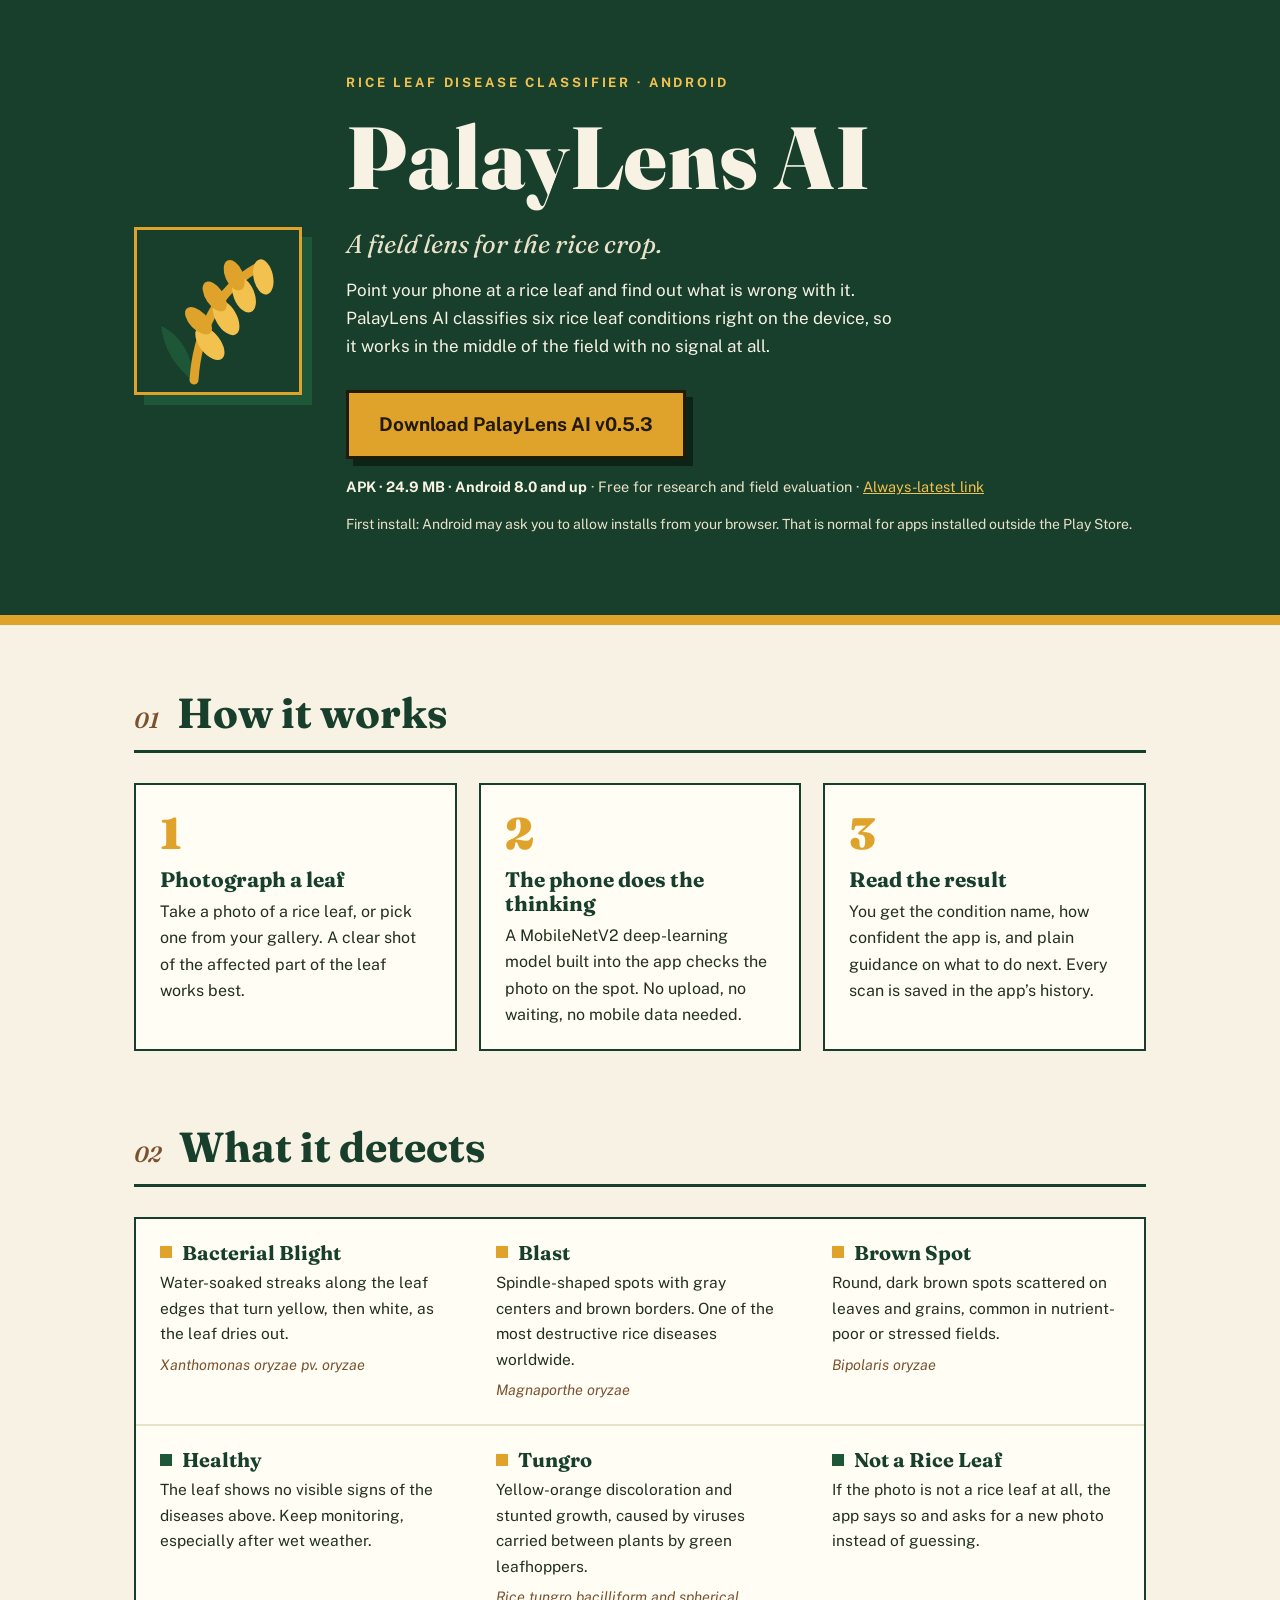
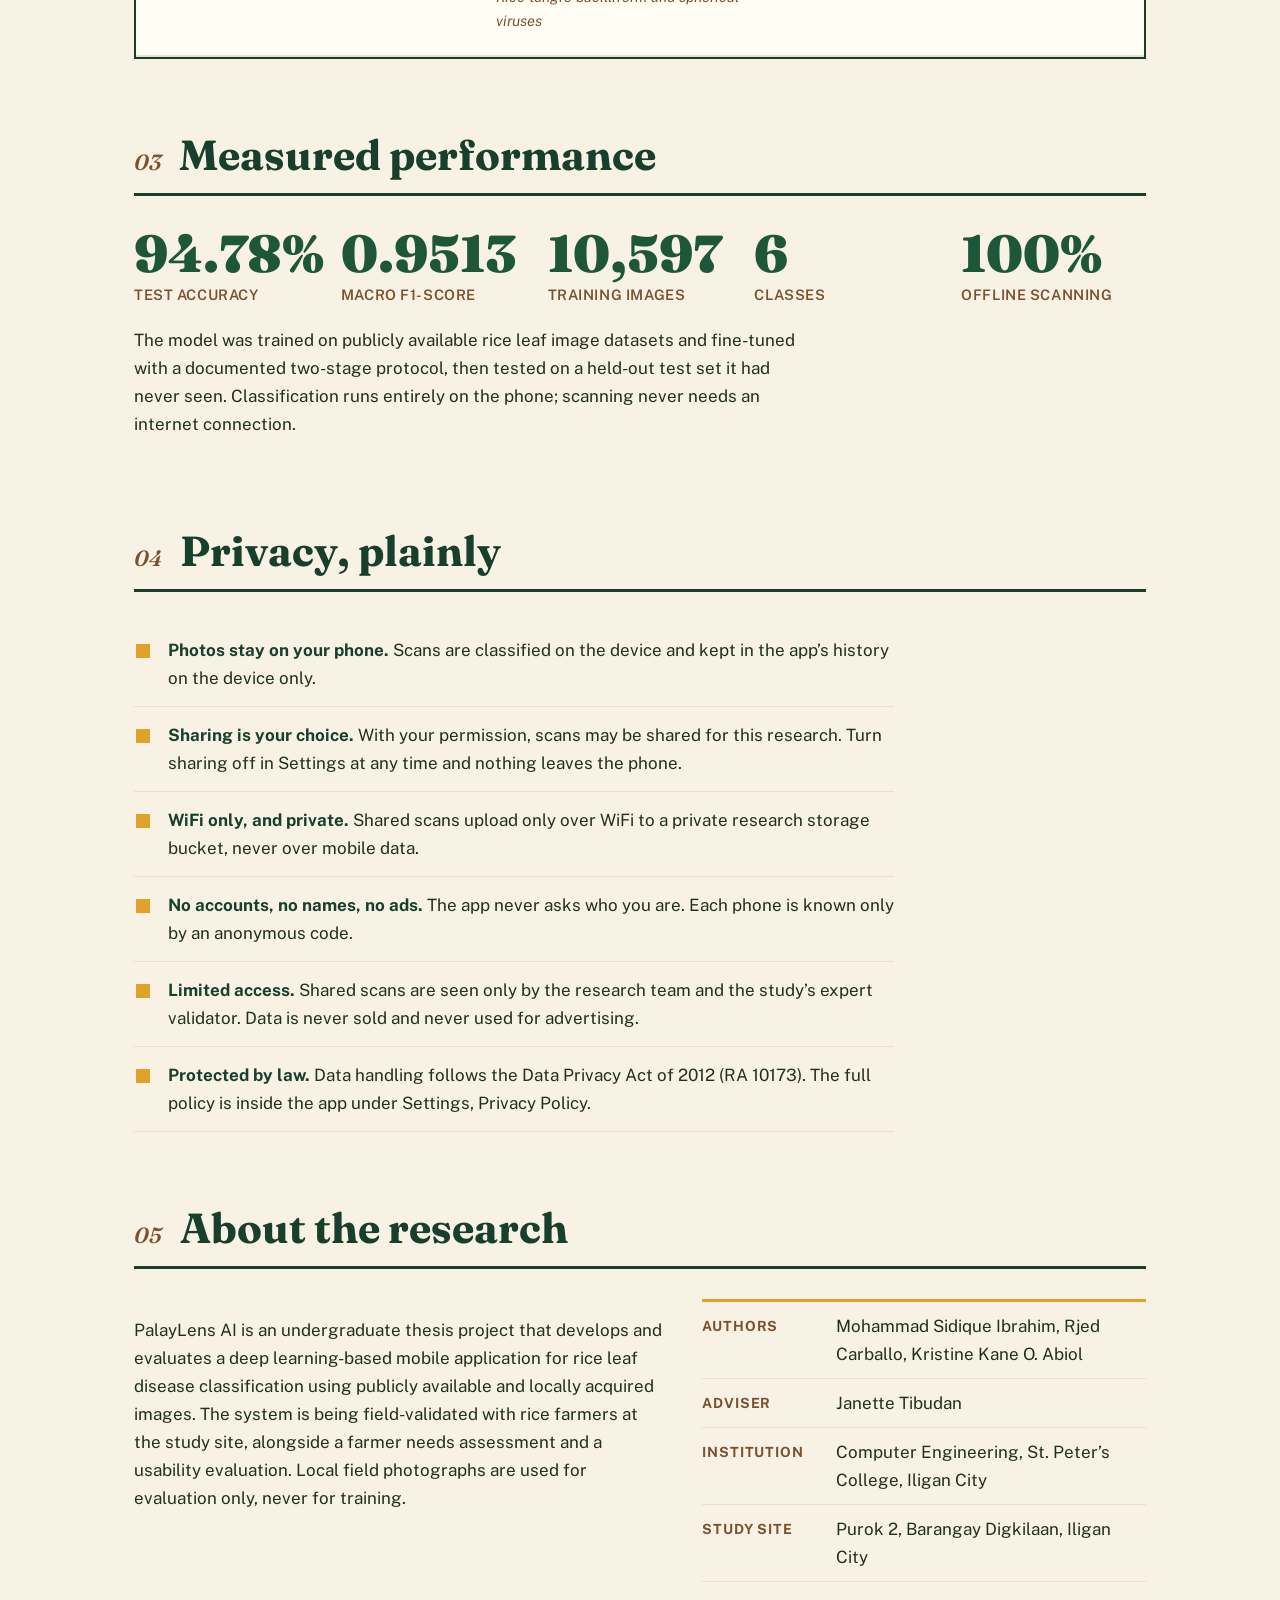
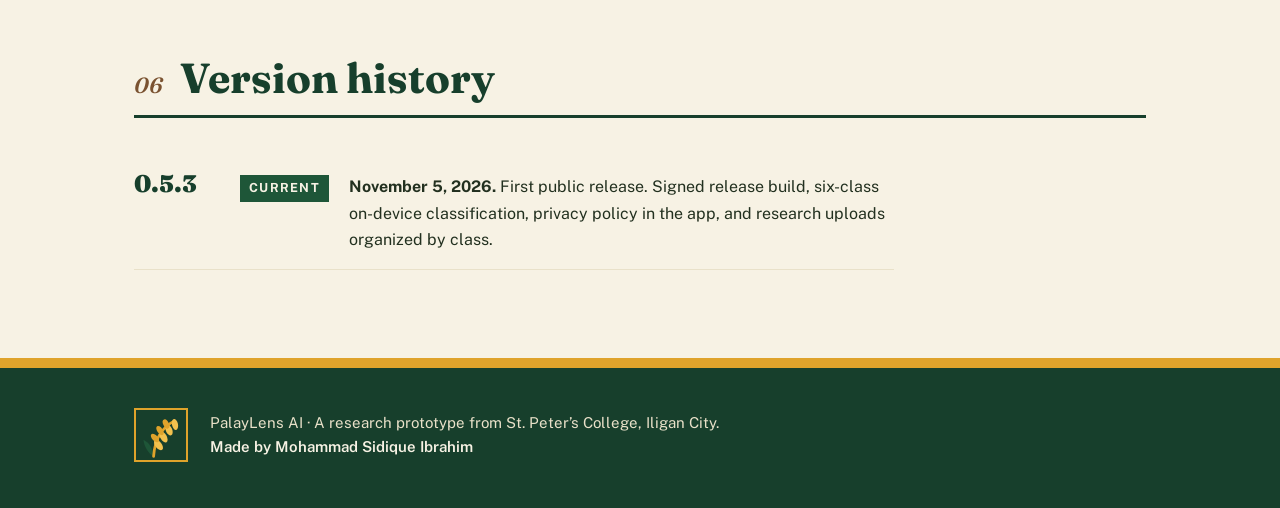
==== index.html @ 910614bb "PalayLens AI download site: v0.5.3 public release" ====
<!DOCTYPE html>
<html lang="en">
<head>
<meta charset="utf-8">
<meta name="viewport" content="width=device-width, initial-scale=1">
<title>PalayLens AI — Rice Leaf Disease Classifier for Android</title>
<meta name="description" content="PalayLens AI identifies rice leaf diseases on your Android phone, on-device and offline. Download the free research APK.">
<link rel="icon" type="image/svg+xml" href="icon.svg">
<link rel="preconnect" href="https://fonts.googleapis.com">
<link rel="preconnect" href="https://fonts.gstatic.com" crossorigin>
<link href="https://fonts.googleapis.com/css2?family=Fraunces:ital,wght@0,600;0,700;0,900;1,600&family=Public+Sans:wght@400;600;700&display=swap" rel="stylesheet">
<link rel="stylesheet" href="styles.css">
</head>
<body>

<header class="hero">
  <div class="hero-inner">
    <img class="hero-icon" src="icon.svg" alt="PalayLens AI icon: a golden rice panicle on deep green" width="168" height="168">
    <div class="hero-text">
      <p class="eyebrow">Rice Leaf Disease Classifier · Android</p>
      <h1>PalayLens AI</h1>
      <p class="tagline">A field lens for the rice crop.</p>
      <p class="lede">Point your phone at a rice leaf and find out what is wrong with it. PalayLens AI classifies six rice leaf conditions right on the device, so it works in the middle of the field with no signal at all.</p>
      <a class="btn-download" href="apk/PalayLens_AI_v0.5.3.apk" download>Download PalayLens AI v0.5.3</a>
      <p class="btn-meta"><strong>APK · 24.9 MB · Android 8.0 and up</strong> · Free for research and field evaluation · <a href="apk/latest.apk" download>Always-latest link</a></p>
      <p class="install-note">First install: Android may ask you to allow installs from your browser. That is normal for apps installed outside the Play Store.</p>
    </div>
  </div>
</header>

<main>

  <section id="how">
    <div class="sec-head"><span class="sec-no">01</span><h2>How it works</h2></div>
    <div class="steps">
      <div class="step">
        <span class="n">1</span>
        <h3>Photograph a leaf</h3>
        <p>Take a photo of a rice leaf, or pick one from your gallery. A clear shot of the affected part of the leaf works best.</p>
      </div>
      <div class="step">
        <span class="n">2</span>
        <h3>The phone does the thinking</h3>
        <p>A MobileNetV2 deep-learning model built into the app checks the photo on the spot. No upload, no waiting, no mobile data needed.</p>
      </div>
      <div class="step">
        <span class="n">3</span>
        <h3>Read the result</h3>
        <p>You get the condition name, how confident the app is, and plain guidance on what to do next. Every scan is saved in the app&rsquo;s history.</p>
      </div>
    </div>
  </section>

  <section id="detects">
    <div class="sec-head"><span class="sec-no">02</span><h2>What it detects</h2></div>
    <div class="classes">
      <div class="class-cell warn">
        <h3>Bacterial Blight</h3>
        <p>Water-soaked streaks along the leaf edges that turn yellow, then white, as the leaf dries out.</p>
        <p class="latin">Xanthomonas oryzae pv. oryzae</p>
      </div>
      <div class="class-cell warn">
        <h3>Blast</h3>
        <p>Spindle-shaped spots with gray centers and brown borders. One of the most destructive rice diseases worldwide.</p>
        <p class="latin">Magnaporthe oryzae</p>
      </div>
      <div class="class-cell warn">
        <h3>Brown Spot</h3>
        <p>Round, dark brown spots scattered on leaves and grains, common in nutrient-poor or stressed fields.</p>
        <p class="latin">Bipolaris oryzae</p>
      </div>
      <div class="class-cell">
        <h3>Healthy</h3>
        <p>The leaf shows no visible signs of the diseases above. Keep monitoring, especially after wet weather.</p>
      </div>
      <div class="class-cell warn">
        <h3>Tungro</h3>
        <p>Yellow-orange discoloration and stunted growth, caused by viruses carried between plants by green leafhoppers.</p>
        <p class="latin">Rice tungro bacilliform and spherical viruses</p>
      </div>
      <div class="class-cell">
        <h3>Not a Rice Leaf</h3>
        <p>If the photo is not a rice leaf at all, the app says so and asks for a new photo instead of guessing.</p>
      </div>
    </div>
  </section>

  <section id="performance">
    <div class="sec-head"><span class="sec-no">03</span><h2>Measured performance</h2></div>
    <div class="stats">
      <div class="stat"><span class="num">94.78%</span><span class="lbl">Test accuracy</span></div>
      <div class="stat"><span class="num">0.9513</span><span class="lbl">Macro F1-score</span></div>
      <div class="stat"><span class="num">10,597</span><span class="lbl">Training images</span></div>
      <div class="stat"><span class="num">6</span><span class="lbl">Classes</span></div>
      <div class="stat"><span class="num">100%</span><span class="lbl">Offline scanning</span></div>
    </div>
    <p class="perf-note">The model was trained on publicly available rice leaf image datasets and fine-tuned with a documented two-stage protocol, then tested on a held-out test set it had never seen. Classification runs entirely on the phone; scanning never needs an internet connection.</p>
  </section>

  <section id="privacy">
    <div class="sec-head"><span class="sec-no">04</span><h2>Privacy, plainly</h2></div>
    <ul class="privacy-list">
      <li><strong>Photos stay on your phone.</strong> Scans are classified on the device and kept in the app&rsquo;s history on the device only.</li>
      <li><strong>Sharing is your choice.</strong> With your permission, scans may be shared for this research. Turn sharing off in Settings at any time and nothing leaves the phone.</li>
      <li><strong>WiFi only, and private.</strong> Shared scans upload only over WiFi to a private research storage bucket, never over mobile data.</li>
      <li><strong>No accounts, no names, no ads.</strong> The app never asks who you are. Each phone is known only by an anonymous code.</li>
      <li><strong>Limited access.</strong> Shared scans are seen only by the research team and the study&rsquo;s expert validator. Data is never sold and never used for advertising.</li>
      <li><strong>Protected by law.</strong> Data handling follows the Data Privacy Act of 2012 (RA 10173). The full policy is inside the app under Settings, Privacy Policy.</li>
    </ul>
  </section>

  <section id="about">
    <div class="sec-head"><span class="sec-no">05</span><h2>About the research</h2></div>
    <div class="about-grid">
      <p>PalayLens AI is an undergraduate thesis project that develops and evaluates a deep learning-based mobile application for rice leaf disease classification using publicly available and locally acquired images. The system is being field-validated with rice farmers at the study site, alongside a farmer needs assessment and a usability evaluation. Local field photographs are used for evaluation only, never for training.</p>
      <dl class="facts">
        <div><dt>Authors</dt><dd>Mohammad Sidique Ibrahim, Rjed Carballo, Kristine Kane O. Abiol</dd></div>
        <div><dt>Adviser</dt><dd>Janette Tibudan</dd></div>
        <div><dt>Institution</dt><dd>Computer Engineering, St. Peter&rsquo;s College, Iligan City</dd></div>
        <div><dt>Study site</dt><dd>Purok 2, Barangay Digkilaan, Iligan City</dd></div>
      </dl>
    </div>
  </section>

  <section id="versions">
    <div class="sec-head"><span class="sec-no">06</span><h2>Version history</h2></div>
    <ul class="versions">
      <li>
        <span class="v">0.5.3</span><span class="tag">Current</span>
        <p><strong>November 5, 2026.</strong> First public release. Signed release build, six-class on-device classification, privacy policy in the app, and research uploads organized by class.</p>
      </li>
    </ul>
  </section>

</main>

<footer>
  <div class="footer-inner">
    <img src="icon.svg" alt="" width="54" height="54">
    <div>
      <p>PalayLens AI · A research prototype from St. Peter&rsquo;s College, Iligan City.</p>
      <p class="credit">Made by Mohammad Sidique Ibrahim</p>
    </div>
  </div>
</footer>

</body>
</html>
---- styles.css ----
/* PalayLens AI — field-manual styling. Solid colors only. */
:root {
  --deep: #173F2C;
  --field: #1E5638;
  --gold: #DFA32B;
  --gold-light: #F2C14E;
  --cream: #F7F2E4;
  --cream-dim: #E9E1C9;
  --soil: #7A5230;
  --ink: #22301F;
}

* { box-sizing: border-box; }

html { scroll-behavior: smooth; }

body {
  margin: 0;
  background: var(--cream);
  color: var(--ink);
  font-family: "Public Sans", system-ui, sans-serif;
  font-size: 17px;
  line-height: 1.65;
}

h1, h2, h3, .serif {
  font-family: "Fraunces", Georgia, serif;
  color: var(--deep);
  line-height: 1.15;
  margin: 0;
}

a { color: var(--field); }

/* ---------- Hero ---------- */
.hero {
  background: var(--deep);
  color: var(--cream);
  border-bottom: 10px solid var(--gold);
}
.hero-inner {
  max-width: 1060px;
  margin: 0 auto;
  padding: 72px 24px 64px;
  display: flex;
  gap: 44px;
  align-items: center;
  flex-wrap: wrap;
}
.hero-icon {
  width: 168px;
  height: 168px;
  flex: 0 0 auto;
  border: 3px solid var(--gold);
  box-shadow: 10px 10px 0 var(--field);
  background: var(--deep);
}
.hero-text { flex: 1 1 420px; min-width: 280px; }
.eyebrow {
  font-size: 13px;
  font-weight: 700;
  letter-spacing: 0.22em;
  text-transform: uppercase;
  color: var(--gold-light);
  margin: 0 0 14px;
}
.hero h1 {
  color: var(--cream);
  font-size: clamp(52px, 9vw, 88px);
  font-weight: 900;
  letter-spacing: 0.01em;
}
.hero .tagline {
  font-family: "Fraunces", Georgia, serif;
  font-style: italic;
  font-size: clamp(20px, 3vw, 26px);
  color: var(--cream-dim);
  margin: 14px 0 8px;
}
.hero p.lede { margin: 10px 0 30px; max-width: 56ch; color: var(--cream); }

.btn-download {
  display: inline-block;
  background: var(--gold);
  color: #221A05;
  font-weight: 700;
  font-size: 19px;
  text-decoration: none;
  padding: 16px 30px;
  border: 3px solid #221A05;
  box-shadow: 7px 7px 0 #0C2417;
}
.btn-download:hover, .btn-download:focus { background: var(--gold-light); }
.btn-meta {
  margin-top: 16px;
  font-size: 14.5px;
  color: var(--cream-dim);
}
.btn-meta strong { color: var(--cream); }
.btn-meta a { color: var(--gold-light); }
.install-note { font-size: 14px; color: var(--cream-dim); margin-top: 6px; }

/* ---------- Sections ---------- */
main { max-width: 1060px; margin: 0 auto; padding: 0 24px; }
section { padding: 64px 0 8px; }
.sec-head {
  display: flex;
  align-items: baseline;
  gap: 18px;
  border-bottom: 3px solid var(--deep);
  padding-bottom: 12px;
  margin-bottom: 30px;
}
.sec-no {
  font-family: "Fraunces", Georgia, serif;
  font-style: italic;
  font-weight: 600;
  font-size: 22px;
  color: var(--soil);
}
.sec-head h2 { font-size: clamp(30px, 4.5vw, 42px); font-weight: 700; }

/* Steps */
.steps { display: grid; grid-template-columns: repeat(auto-fit, minmax(250px, 1fr)); gap: 22px; }
.step {
  background: #FFFDF4;
  border: 2px solid var(--deep);
  padding: 26px 24px 20px;
}
.step .n {
  font-family: "Fraunces", Georgia, serif;
  font-size: 44px;
  font-weight: 900;
  color: var(--gold);
  display: block;
  line-height: 1;
  margin-bottom: 12px;
}
.step h3 { font-size: 21px; margin-bottom: 8px; }
.step p { margin: 0; font-size: 16px; }

/* Classes */
.classes { display: grid; grid-template-columns: repeat(auto-fit, minmax(300px, 1fr)); gap: 0; border: 2px solid var(--deep); }
.class-cell {
  padding: 22px 24px;
  background: #FFFDF4;
  border-bottom: 2px solid var(--cream-dim);
}
.class-cell h3 { font-size: 20px; display: flex; align-items: center; gap: 10px; }
.class-cell h3::before {
  content: "";
  width: 12px; height: 12px;
  background: var(--field);
  display: inline-block;
  flex: 0 0 auto;
}
.class-cell.warn h3::before { background: var(--gold); }
.class-cell p { margin: 6px 0 0; font-size: 15.5px; }
.class-cell .latin { font-style: italic; color: var(--soil); font-size: 14.5px; }

/* Performance */
.stats {
  display: grid;
  grid-template-columns: repeat(auto-fit, minmax(180px, 1fr));
  gap: 22px;
  text-align: left;
}
.stat .num {
  font-family: "Fraunces", Georgia, serif;
  font-weight: 900;
  font-size: clamp(38px, 5vw, 52px);
  color: var(--field);
  display: block;
  line-height: 1.05;
}
.stat .lbl { font-size: 14.5px; font-weight: 600; letter-spacing: 0.04em; text-transform: uppercase; color: var(--soil); }
.perf-note { margin-top: 18px; max-width: 68ch; }

/* Privacy */
.privacy-list { list-style: none; margin: 0; padding: 0; max-width: 76ch; }
.privacy-list li {
  padding: 14px 0 14px 34px;
  border-bottom: 1px solid var(--cream-dim);
  position: relative;
}
.privacy-list li::before {
  content: "";
  position: absolute;
  left: 2px; top: 22px;
  width: 14px; height: 14px;
  background: var(--gold);
}
.privacy-list strong { color: var(--deep); }

/* About */
.about-grid { display: grid; grid-template-columns: 1.2fr 1fr; gap: 36px; }
@media (max-width: 760px) { .about-grid { grid-template-columns: 1fr; } }
dl.facts { margin: 0; border-top: 3px solid var(--gold); }
dl.facts div { display: flex; gap: 16px; padding: 10px 0; border-bottom: 1px solid var(--cream-dim); }
dl.facts dt { flex: 0 0 118px; font-weight: 700; color: var(--soil); font-size: 14px; text-transform: uppercase; letter-spacing: 0.06em; padding-top: 3px; }
dl.facts dd { margin: 0; }

/* Versions */
.versions { list-style: none; margin: 0; padding: 0; max-width: 76ch; }
.versions li { display: flex; gap: 20px; padding: 16px 0; border-bottom: 1px solid var(--cream-dim); align-items: baseline; flex-wrap: wrap; }
.versions .v {
  font-family: "Fraunces", Georgia, serif;
  font-weight: 900;
  font-size: 24px;
  color: var(--deep);
  flex: 0 0 86px;
}
.versions .tag {
  font-size: 12.5px;
  font-weight: 700;
  letter-spacing: 0.1em;
  text-transform: uppercase;
  background: var(--field);
  color: var(--cream);
  padding: 3px 9px;
}
.versions .tag.old { background: var(--soil); }
.versions p { margin: 0; flex: 1 1 300px; font-size: 16px; }

/* Footer */
footer {
  margin-top: 80px;
  background: var(--deep);
  color: var(--cream-dim);
  border-top: 10px solid var(--gold);
}
.footer-inner {
  max-width: 1060px;
  margin: 0 auto;
  padding: 40px 24px 46px;
  display: flex;
  gap: 22px;
  align-items: center;
  flex-wrap: wrap;
}
.footer-inner img { width: 54px; height: 54px; border: 2px solid var(--gold); }
.footer-inner p { margin: 0; font-size: 15px; }
.footer-inner .credit { color: var(--cream); font-weight: 600; }
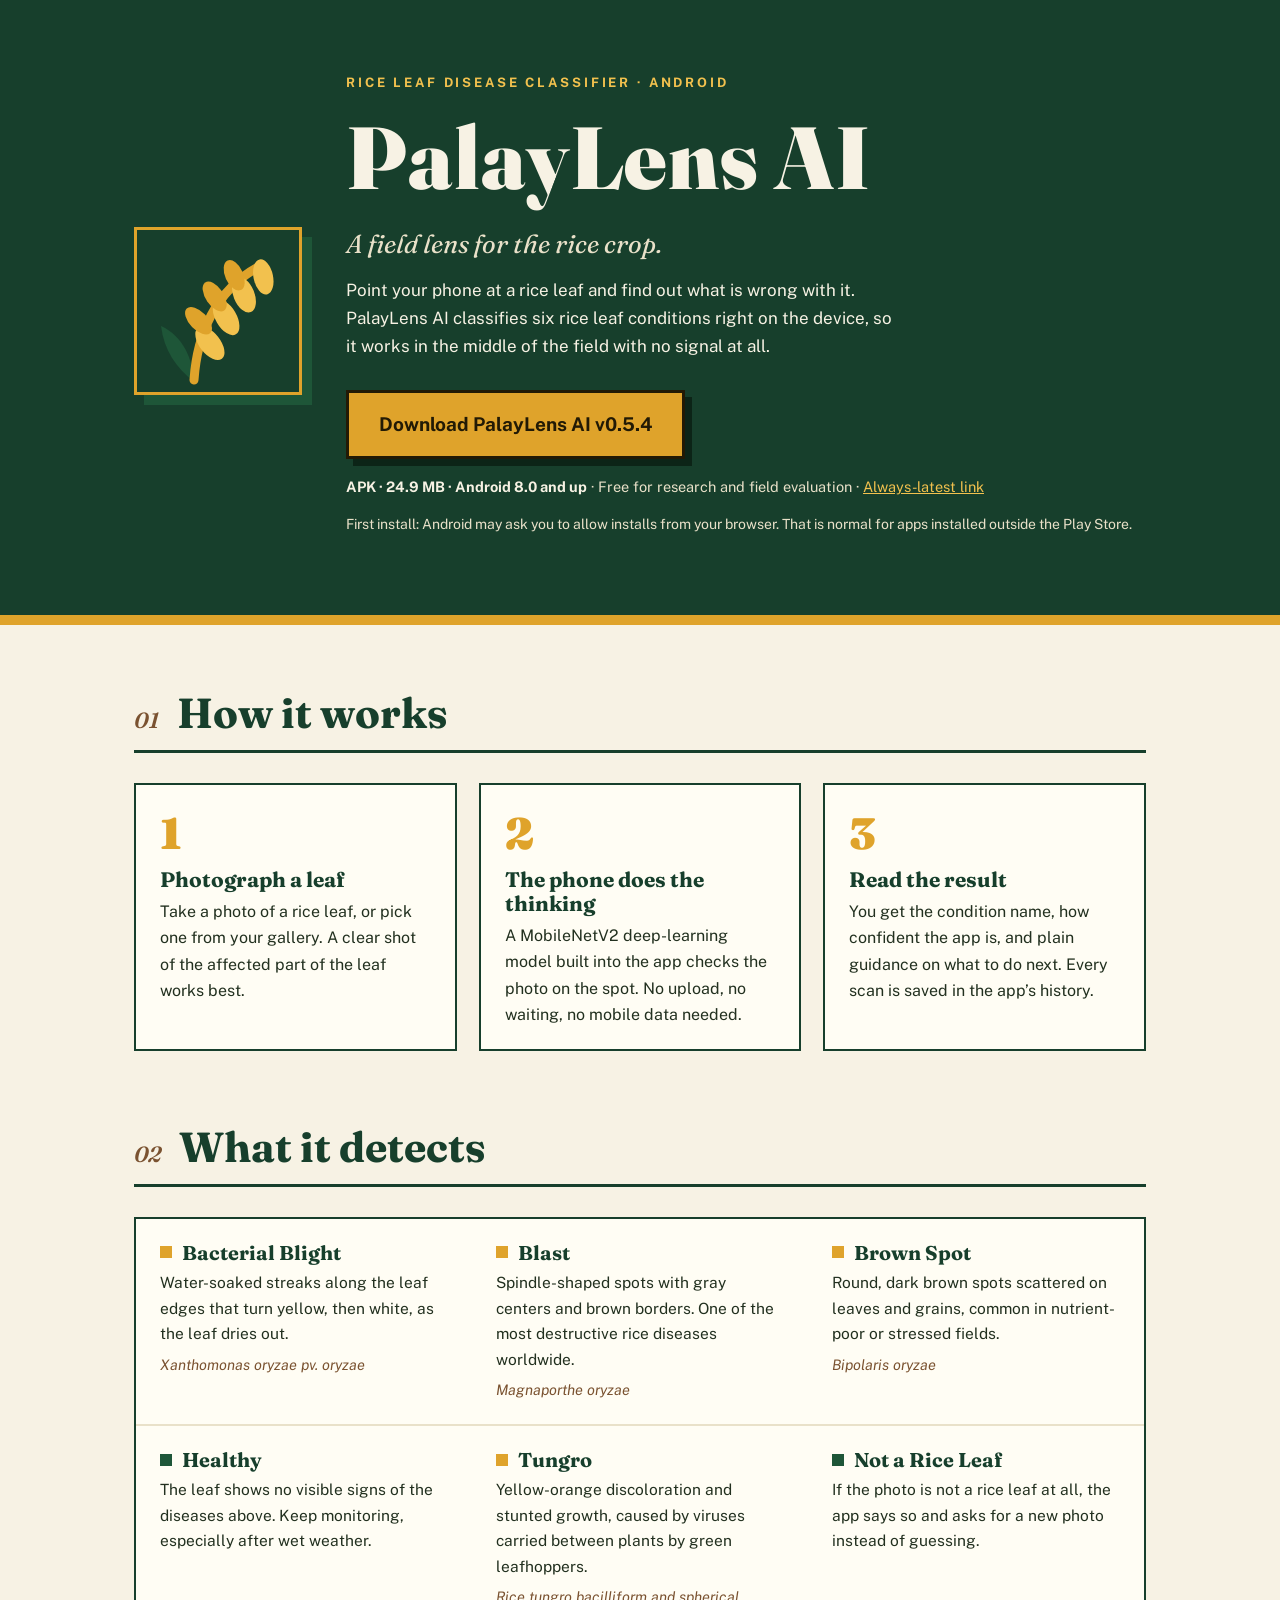
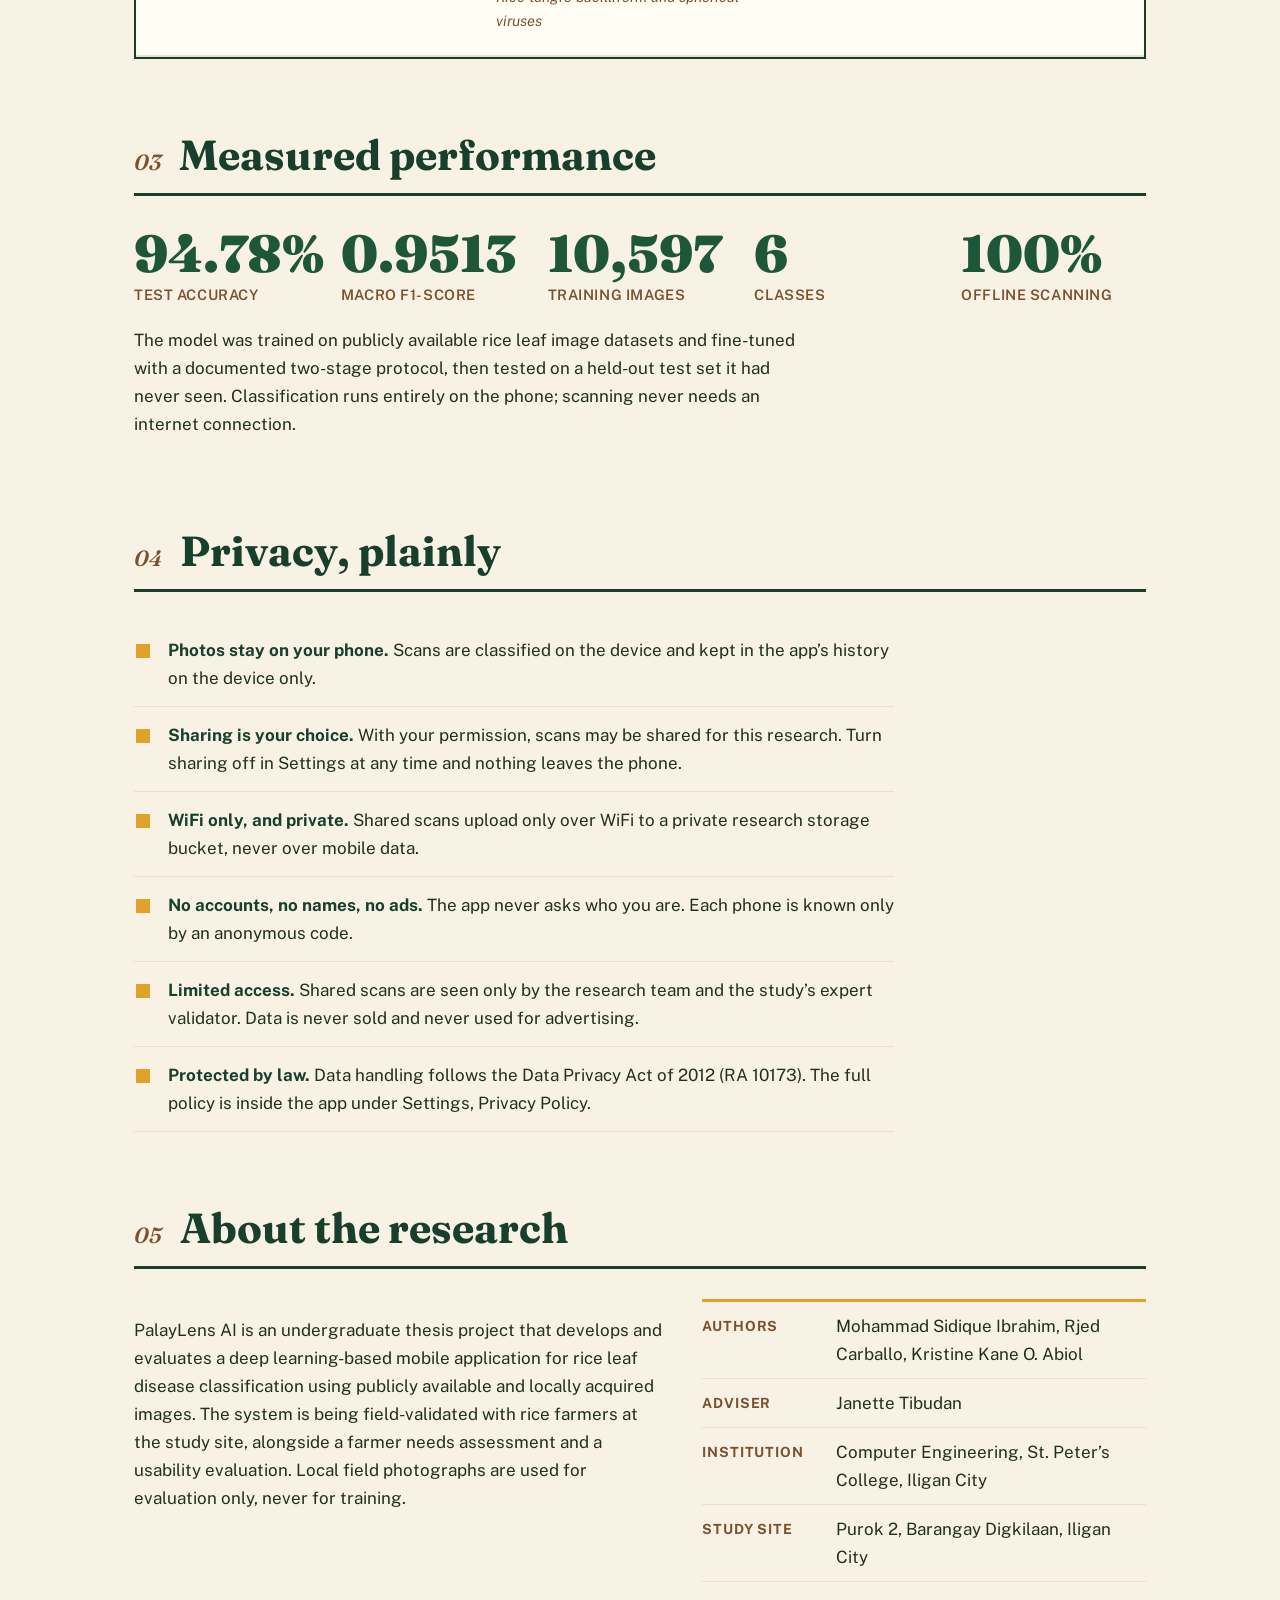
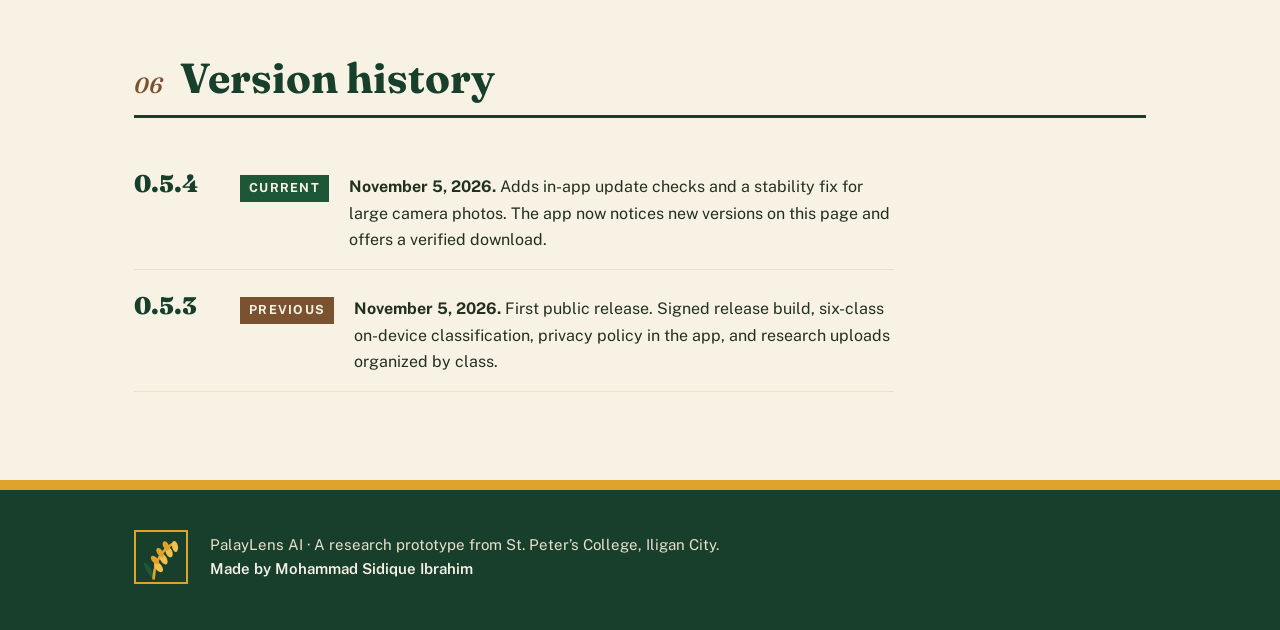
==== commit 3df7f7f6: "Publish v0.5.4: in-app updates + camera photo stability fix" ====
--- a/index.html
+++ b/index.html
@@ -21,7 +21,7 @@
       <h1>PalayLens AI</h1>
       <p class="tagline">A field lens for the rice crop.</p>
       <p class="lede">Point your phone at a rice leaf and find out what is wrong with it. PalayLens AI classifies six rice leaf conditions right on the device, so it works in the middle of the field with no signal at all.</p>
-      <a class="btn-download" href="apk/PalayLens_AI_v0.5.3.apk" download>Download PalayLens AI v0.5.3</a>
+      <a class="btn-download" href="apk/PalayLens_AI_v0.5.4.apk" download>Download PalayLens AI v0.5.4</a>
       <p class="btn-meta"><strong>APK · 24.9 MB · Android 8.0 and up</strong> · Free for research and field evaluation · <a href="apk/latest.apk" download>Always-latest link</a></p>
       <p class="install-note">First install: Android may ask you to allow installs from your browser. That is normal for apps installed outside the Play Store.</p>
     </div>
@@ -126,7 +126,11 @@
     <div class="sec-head"><span class="sec-no">06</span><h2>Version history</h2></div>
     <ul class="versions">
       <li>
-        <span class="v">0.5.3</span><span class="tag">Current</span>
+        <span class="v">0.5.4</span><span class="tag">Current</span>
+        <p><strong>November 5, 2026.</strong> Adds in-app update checks and a stability fix for large camera photos. The app now notices new versions on this page and offers a verified download.</p>
+      </li>
+      <li>
+        <span class="v">0.5.3</span><span class="tag old">Previous</span>
         <p><strong>November 5, 2026.</strong> First public release. Signed release build, six-class on-device classification, privacy policy in the app, and research uploads organized by class.</p>
       </li>
     </ul>
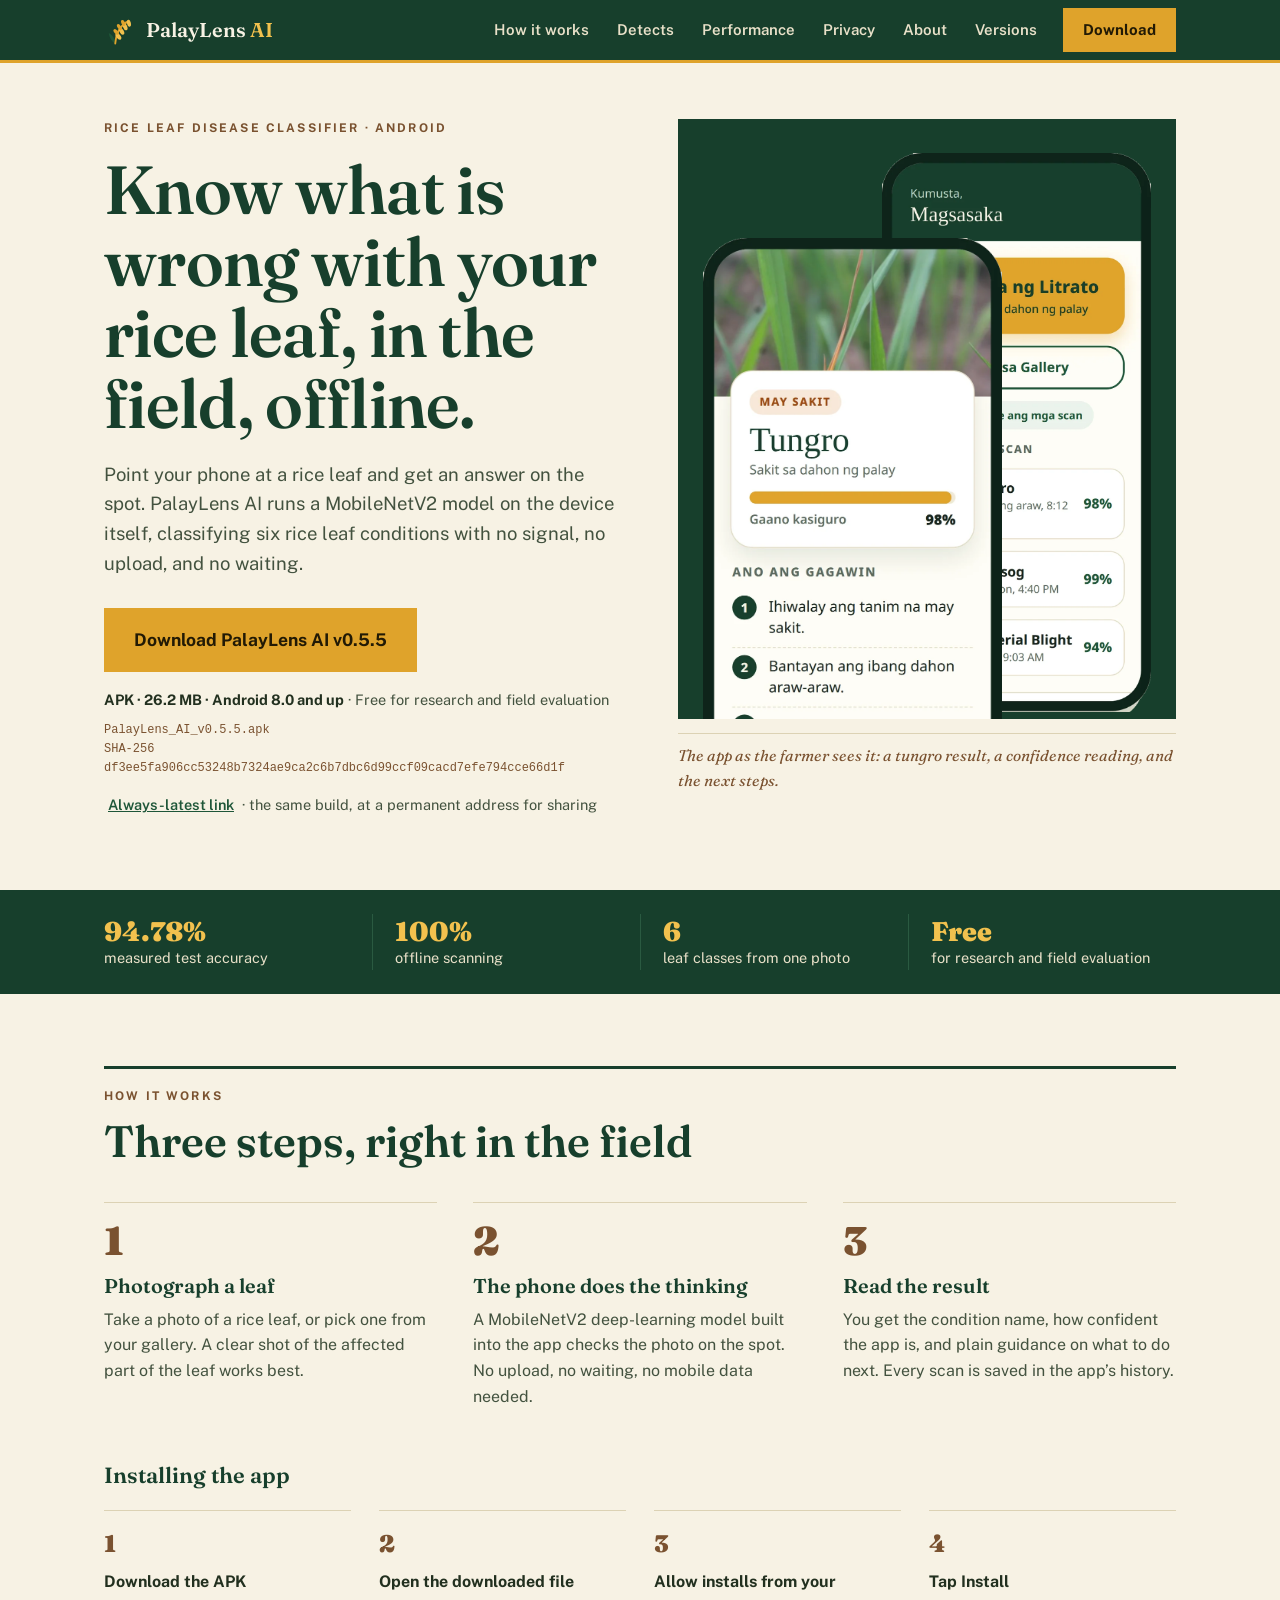
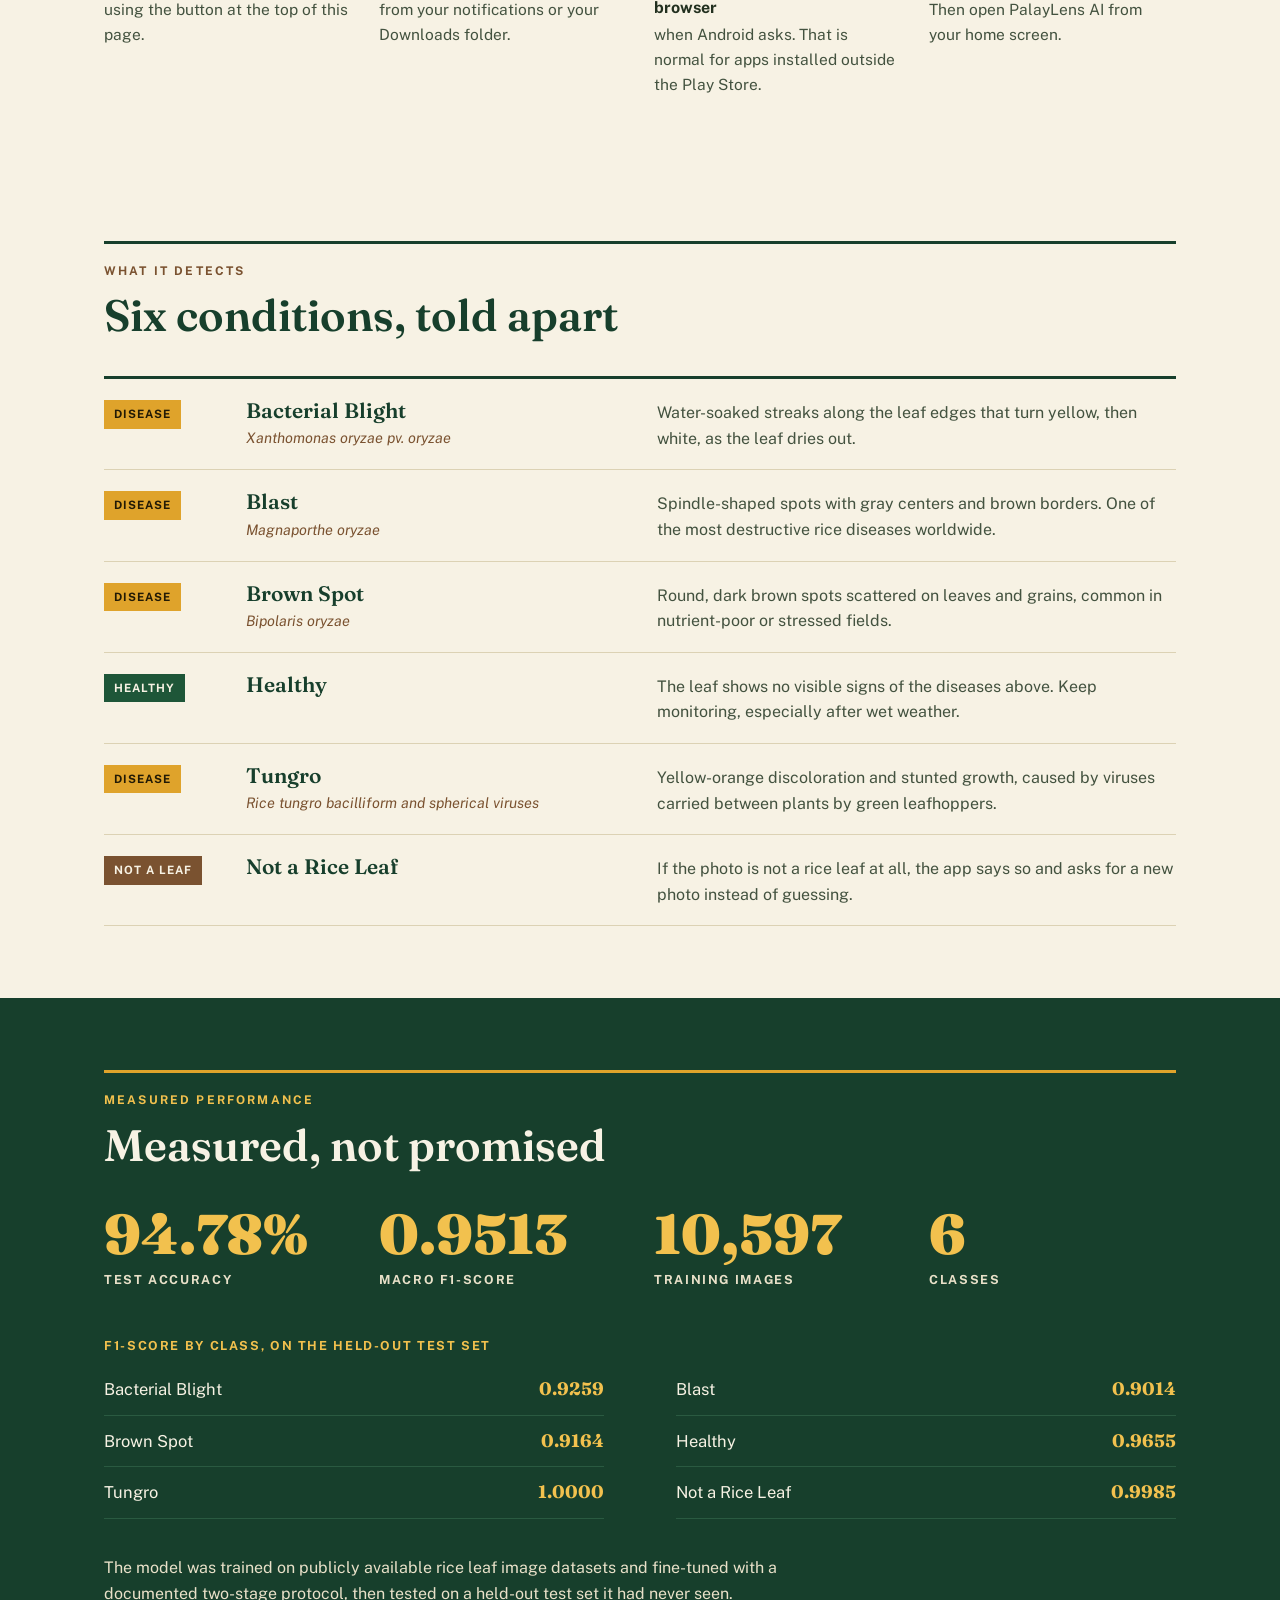
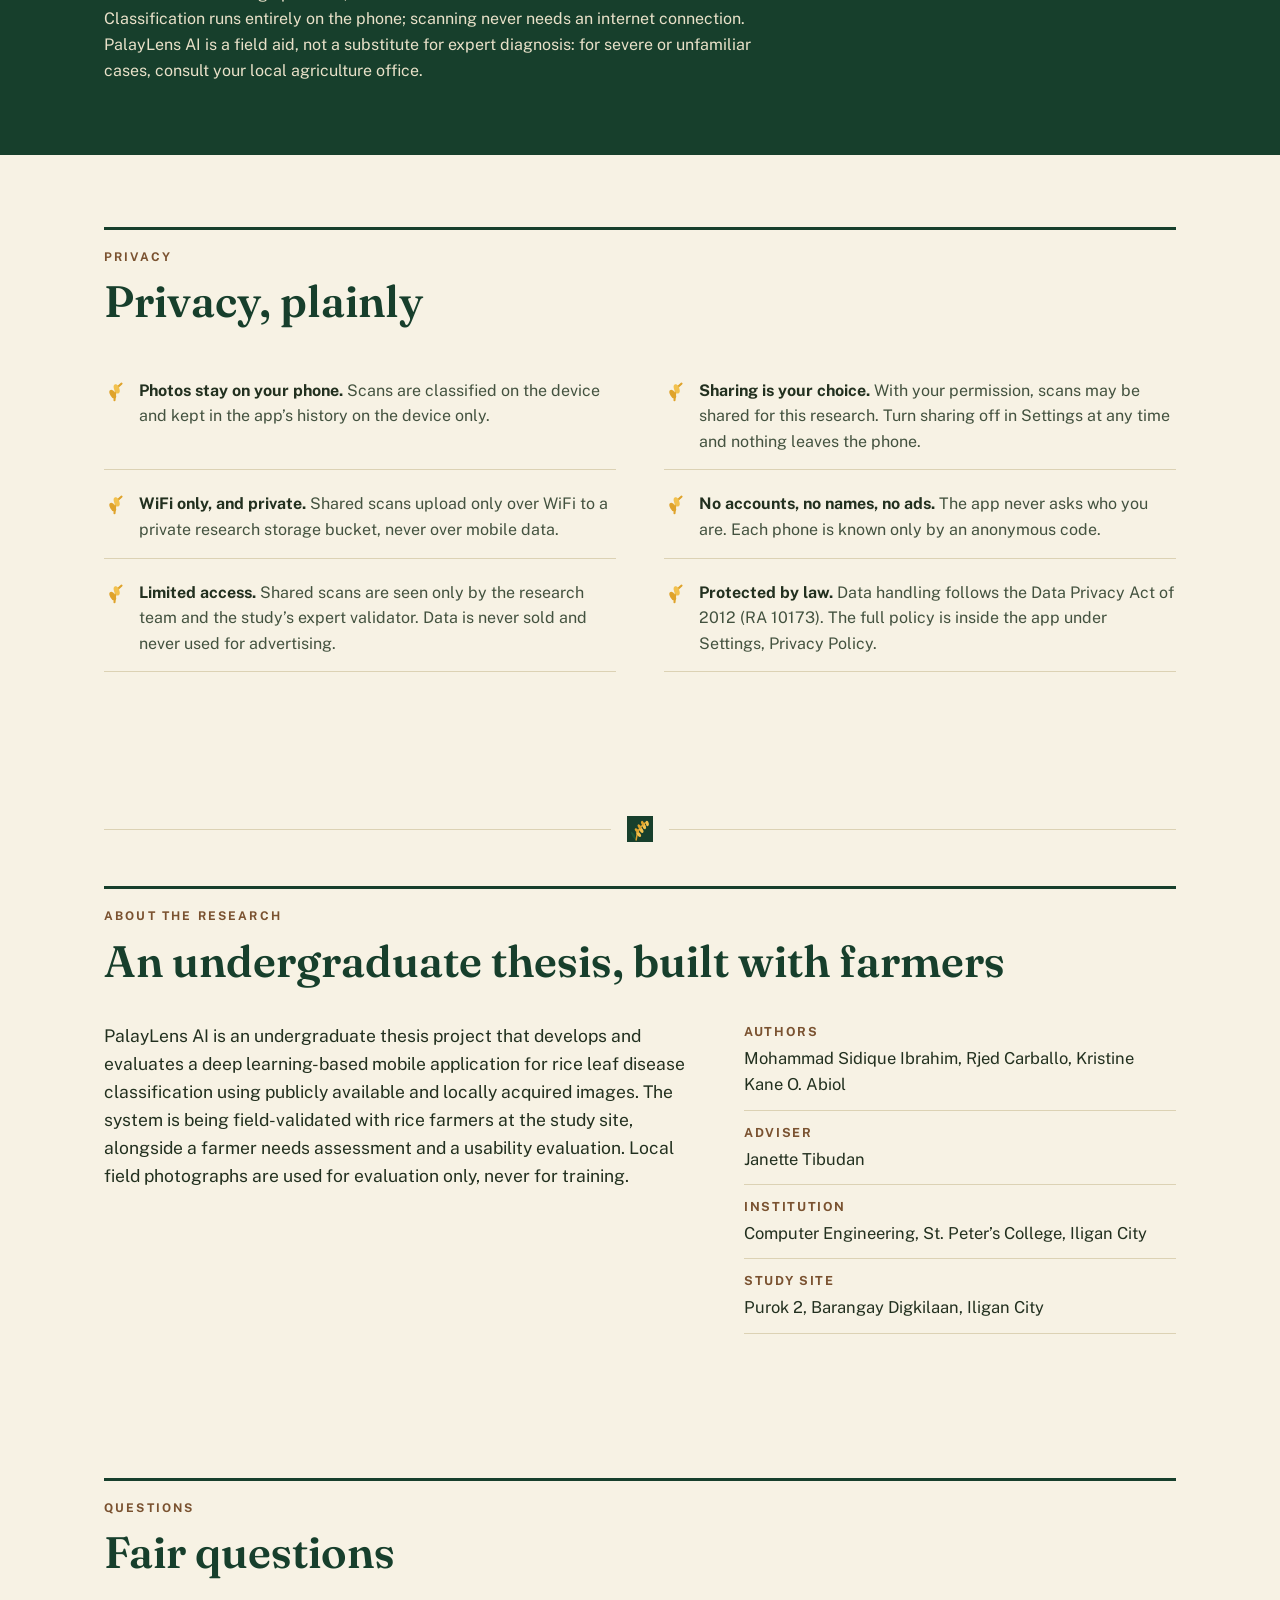
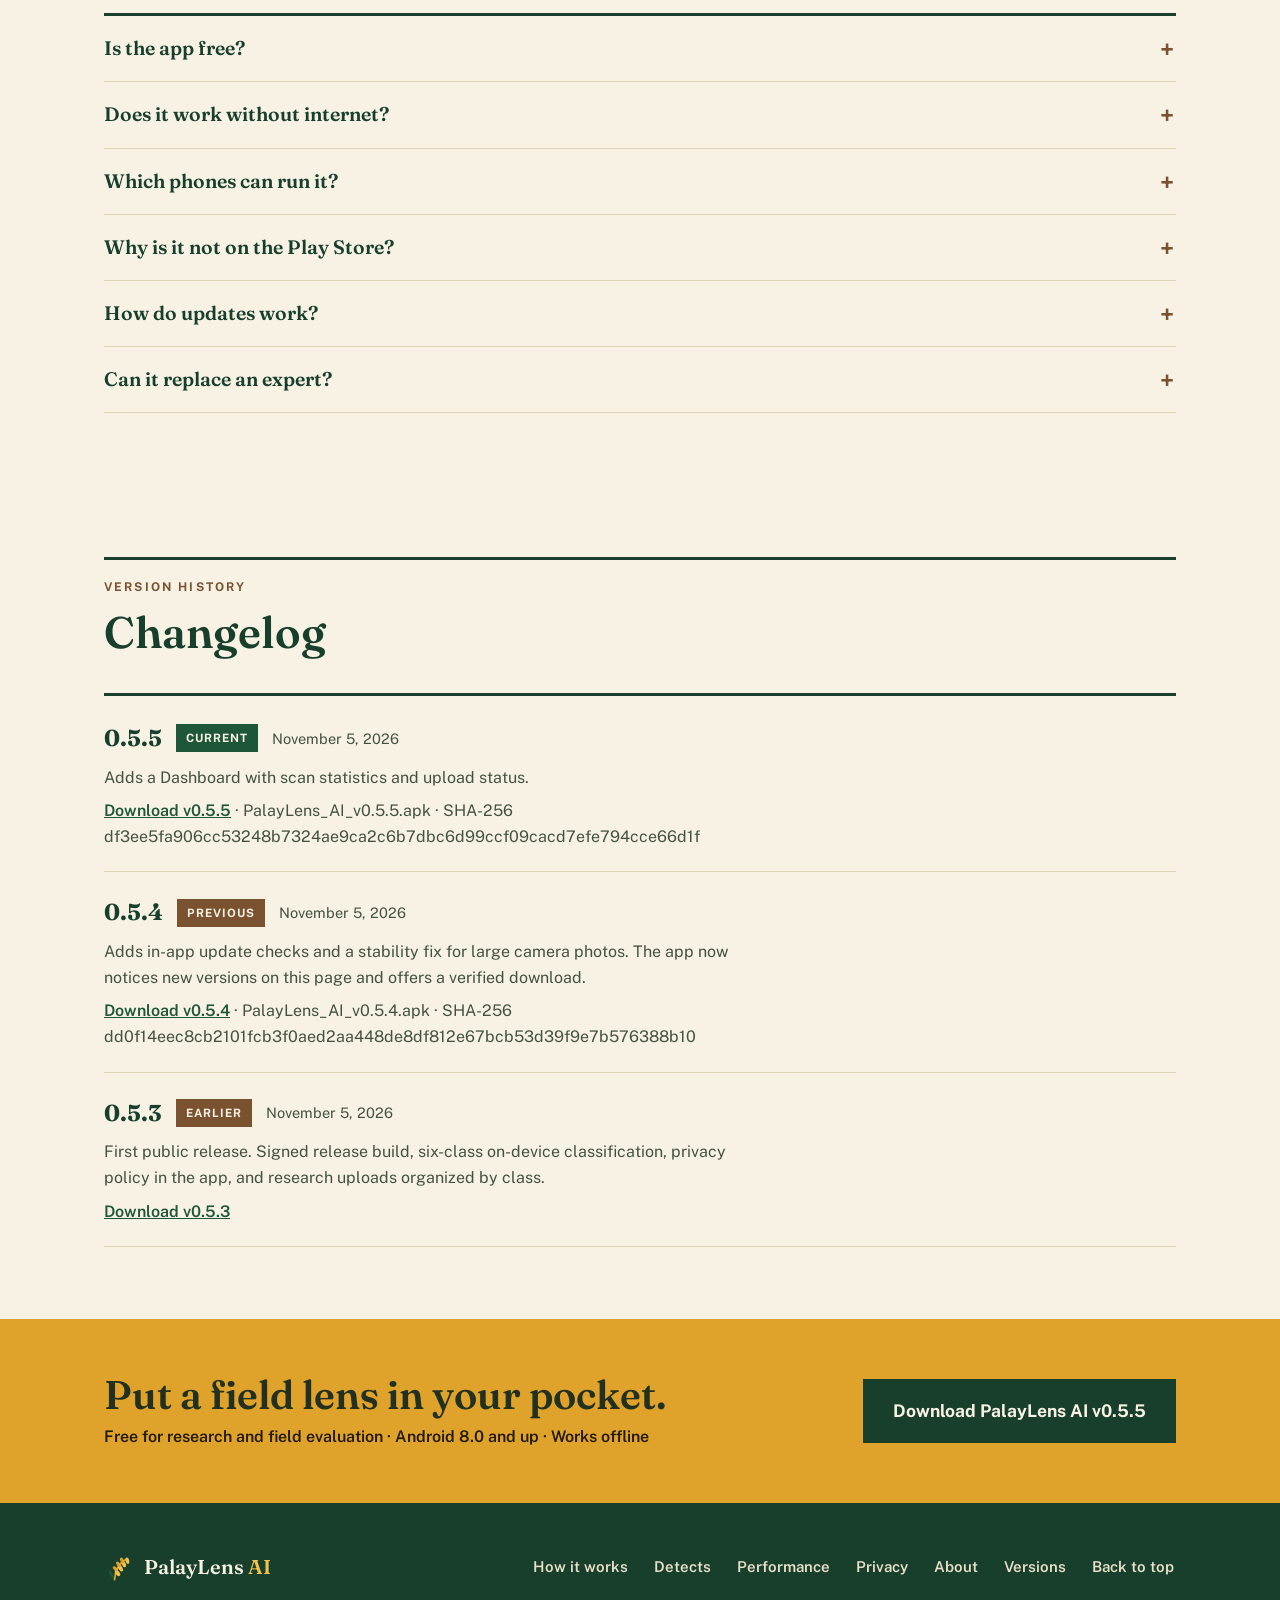
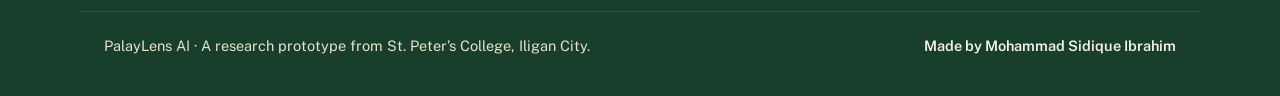
==== commit 64d94345: "Redesign: Field Journal editorial layout, OG/security/cache headers, 404, screenshots; reconcile to " ====
--- a/index.html
+++ b/index.html
@@ -3,9 +3,29 @@
 <head>
 <meta charset="utf-8">
 <meta name="viewport" content="width=device-width, initial-scale=1">
-<title>PalayLens AI — Rice Leaf Disease Classifier for Android</title>
+<title>PalayLens AI: Rice Leaf Disease Classifier for Android</title>
 <meta name="description" content="PalayLens AI identifies rice leaf diseases on your Android phone, on-device and offline. Download the free research APK.">
+<link rel="canonical" href="https://palaylens.vercel.app/">
+<meta name="theme-color" content="#173F2C">
+<meta property="og:type" content="website">
+<meta property="og:site_name" content="PalayLens AI">
+<meta property="og:title" content="PalayLens AI: Rice Leaf Disease Classifier for Android">
+<meta property="og:description" content="PalayLens AI identifies rice leaf diseases on your Android phone, on-device and offline. Download the free research APK.">
+<meta property="og:url" content="https://palaylens.vercel.app/">
+<meta property="og:image" content="https://palaylens.vercel.app/og.png">
+<meta property="og:image:type" content="image/png">
+<meta property="og:image:width" content="1200">
+<meta property="og:image:height" content="630">
+<meta property="og:image:alt" content="PalayLens AI, a rice leaf disease classifier for Android, 94.78% test accuracy">
+<meta name="twitter:card" content="summary_large_image">
+<meta name="twitter:title" content="PalayLens AI: Rice Leaf Disease Classifier for Android">
+<meta name="twitter:description" content="PalayLens AI identifies rice leaf diseases on your Android phone, on-device and offline. Download the free research APK.">
+<meta name="twitter:image" content="https://palaylens.vercel.app/og.png">
+<meta name="twitter:image:alt" content="PalayLens AI, a rice leaf disease classifier for Android, 94.78% test accuracy">
+<link rel="icon" href="favicon.ico" sizes="any">
 <link rel="icon" type="image/svg+xml" href="icon.svg">
+<link rel="icon" type="image/png" sizes="32x32" href="favicon-32.png">
+<link rel="apple-touch-icon" href="apple-touch-icon.png">
 <link rel="preconnect" href="https://fonts.googleapis.com">
 <link rel="preconnect" href="https://fonts.gstatic.com" crossorigin>
 <link href="https://fonts.googleapis.com/css2?family=Fraunces:ital,wght@0,600;0,700;0,900;1,600&family=Public+Sans:wght@400;600;700&display=swap" rel="stylesheet">
@@ -13,138 +33,304 @@
 </head>
 <body>
 
-<header class="hero">
-  <div class="hero-inner">
-    <img class="hero-icon" src="icon.svg" alt="PalayLens AI icon: a golden rice panicle on deep green" width="168" height="168">
-    <div class="hero-text">
-      <p class="eyebrow">Rice Leaf Disease Classifier · Android</p>
-      <h1>PalayLens AI</h1>
-      <p class="tagline">A field lens for the rice crop.</p>
-      <p class="lede">Point your phone at a rice leaf and find out what is wrong with it. PalayLens AI classifies six rice leaf conditions right on the device, so it works in the middle of the field with no signal at all.</p>
-      <a class="btn-download" href="apk/PalayLens_AI_v0.5.4.apk" download>Download PalayLens AI v0.5.4</a>
-      <p class="btn-meta"><strong>APK · 24.9 MB · Android 8.0 and up</strong> · Free for research and field evaluation · <a href="apk/latest.apk" download>Always-latest link</a></p>
-      <p class="install-note">First install: Android may ask you to allow installs from your browser. That is normal for apps installed outside the Play Store.</p>
-    </div>
+<a class="skip" href="#main">Skip to content</a>
+
+<header class="masthead">
+  <div class="wrap mast-in">
+    <a class="brand" href="#top" aria-label="PalayLens AI, back to top">
+      <img src="icon.svg" alt="" width="32" height="32">
+      <span>PalayLens&nbsp;<b>AI</b></span>
+    </a>
+    <nav class="dnav" aria-label="Sections">
+      <a href="#how">How it works</a>
+      <a href="#detects">Detects</a>
+      <a href="#performance">Performance</a>
+      <a href="#privacy">Privacy</a>
+      <a href="#about">About</a>
+      <a href="#versions">Versions</a>
+    </nav>
+    <a class="btn btn-small" href="apk/PalayLens_AI_v0.5.5.apk" download>Download</a>
+    <details class="mnav">
+      <summary>Menu</summary>
+      <nav aria-label="Sections">
+        <a href="apk/PalayLens_AI_v0.5.5.apk" download>Download the app</a>
+        <a href="#how">How it works</a>
+        <a href="#detects">Detects</a>
+        <a href="#performance">Performance</a>
+        <a href="#privacy">Privacy</a>
+        <a href="#about">About</a>
+        <a href="#versions">Versions</a>
+      </nav>
+    </details>
   </div>
 </header>
 
-<main>
+<main id="main">
+
+  <section class="hero" id="top">
+    <div class="wrap hero-grid">
+      <div class="hero-copy">
+        <p class="eyebrow">Rice Leaf Disease Classifier · Android</p>
+        <h1>Know what is wrong with your rice leaf, in the field, offline.</h1>
+        <p class="lede">Point your phone at a rice leaf and get an answer on the spot. PalayLens AI runs a MobileNetV2 model on the device itself, classifying six rice leaf conditions with no signal, no upload, and no waiting.</p>
+        <div class="dl">
+          <a class="btn btn-big" href="apk/PalayLens_AI_v0.5.5.apk" download>Download PalayLens AI v0.5.5</a>
+          <p class="spec"><strong>APK · 26.2 MB · Android 8.0 and up</strong> · Free for research and field evaluation</p>
+          <p class="sha">PalayLens_AI_v0.5.5.apk<br>SHA-256 df3ee5fa906cc53248b7324ae9ca2c6b7dbc6d99ccf09cacd7efe794cce66d1f</p>
+          <p class="latest"><a href="apk/latest.apk" download>Always-latest link</a> · the same build, at a permanent address for sharing</p>
+        </div>
+      </div>
+      <figure class="plate">
+        <div class="plate-panel">
+          <img class="shot back" src="shot-home.webp" alt="PalayLens AI home screen: a large gold button for taking a leaf photo, with recent scans listed below" width="780" height="1621">
+          <img class="shot front" src="shot-result.webp" alt="PalayLens AI result screen: a tungro diagnosis at 98 percent confidence, with the next steps spelled out" width="780" height="1621">
+        </div>
+        <figcaption>The app as the farmer sees it: a tungro result, a confidence reading, and the next steps.</figcaption>
+      </figure>
+    </div>
+  </section>
+
+  <div class="trust">
+    <div class="wrap trust-in">
+      <p><b>94.78%</b><span>measured test accuracy</span></p>
+      <p><b>100%</b><span>offline scanning</span></p>
+      <p><b>6</b><span>leaf classes from one photo</span></p>
+      <p><b>Free</b><span>for research and field evaluation</span></p>
+    </div>
+  </div>
 
   <section id="how">
-    <div class="sec-head"><span class="sec-no">01</span><h2>How it works</h2></div>
-    <div class="steps">
-      <div class="step">
-        <span class="n">1</span>
-        <h3>Photograph a leaf</h3>
-        <p>Take a photo of a rice leaf, or pick one from your gallery. A clear shot of the affected part of the leaf works best.</p>
-      </div>
-      <div class="step">
-        <span class="n">2</span>
-        <h3>The phone does the thinking</h3>
-        <p>A MobileNetV2 deep-learning model built into the app checks the photo on the spot. No upload, no waiting, no mobile data needed.</p>
-      </div>
-      <div class="step">
-        <span class="n">3</span>
-        <h3>Read the result</h3>
-        <p>You get the condition name, how confident the app is, and plain guidance on what to do next. Every scan is saved in the app&rsquo;s history.</p>
-      </div>
+    <div class="wrap">
+      <div class="sec-head">
+        <p class="eyebrow">How it works</p>
+        <h2>Three steps, right in the field</h2>
+      </div>
+      <div class="steps">
+        <div class="step">
+          <span class="n">1</span>
+          <h3>Photograph a leaf</h3>
+          <p>Take a photo of a rice leaf, or pick one from your gallery. A clear shot of the affected part of the leaf works best.</p>
+        </div>
+        <div class="step">
+          <span class="n">2</span>
+          <h3>The phone does the thinking</h3>
+          <p>A MobileNetV2 deep-learning model built into the app checks the photo on the spot. No upload, no waiting, no mobile data needed.</p>
+        </div>
+        <div class="step">
+          <span class="n">3</span>
+          <h3>Read the result</h3>
+          <p>You get the condition name, how confident the app is, and plain guidance on what to do next. Every scan is saved in the app&rsquo;s history.</p>
+        </div>
+      </div>
+
+      <h3 class="sub-h">Installing the app</h3>
+      <ol class="install">
+        <li><b>Download the APK</b> using the button at the top of this page.</li>
+        <li><b>Open the downloaded file</b> from your notifications or your Downloads folder.</li>
+        <li><b>Allow installs from your browser</b> when Android asks. That is normal for apps installed outside the Play Store.</li>
+        <li><b>Tap Install</b>Then open PalayLens AI from your home screen.</li>
+      </ol>
     </div>
   </section>
 
   <section id="detects">
-    <div class="sec-head"><span class="sec-no">02</span><h2>What it detects</h2></div>
-    <div class="classes">
-      <div class="class-cell warn">
-        <h3>Bacterial Blight</h3>
-        <p>Water-soaked streaks along the leaf edges that turn yellow, then white, as the leaf dries out.</p>
-        <p class="latin">Xanthomonas oryzae pv. oryzae</p>
-      </div>
-      <div class="class-cell warn">
-        <h3>Blast</h3>
-        <p>Spindle-shaped spots with gray centers and brown borders. One of the most destructive rice diseases worldwide.</p>
-        <p class="latin">Magnaporthe oryzae</p>
-      </div>
-      <div class="class-cell warn">
-        <h3>Brown Spot</h3>
-        <p>Round, dark brown spots scattered on leaves and grains, common in nutrient-poor or stressed fields.</p>
-        <p class="latin">Bipolaris oryzae</p>
-      </div>
-      <div class="class-cell">
-        <h3>Healthy</h3>
-        <p>The leaf shows no visible signs of the diseases above. Keep monitoring, especially after wet weather.</p>
-      </div>
-      <div class="class-cell warn">
-        <h3>Tungro</h3>
-        <p>Yellow-orange discoloration and stunted growth, caused by viruses carried between plants by green leafhoppers.</p>
-        <p class="latin">Rice tungro bacilliform and spherical viruses</p>
-      </div>
-      <div class="class-cell">
-        <h3>Not a Rice Leaf</h3>
-        <p>If the photo is not a rice leaf at all, the app says so and asks for a new photo instead of guessing.</p>
-      </div>
-    </div>
-  </section>
-
-  <section id="performance">
-    <div class="sec-head"><span class="sec-no">03</span><h2>Measured performance</h2></div>
-    <div class="stats">
-      <div class="stat"><span class="num">94.78%</span><span class="lbl">Test accuracy</span></div>
-      <div class="stat"><span class="num">0.9513</span><span class="lbl">Macro F1-score</span></div>
-      <div class="stat"><span class="num">10,597</span><span class="lbl">Training images</span></div>
-      <div class="stat"><span class="num">6</span><span class="lbl">Classes</span></div>
-      <div class="stat"><span class="num">100%</span><span class="lbl">Offline scanning</span></div>
-    </div>
-    <p class="perf-note">The model was trained on publicly available rice leaf image datasets and fine-tuned with a documented two-stage protocol, then tested on a held-out test set it had never seen. Classification runs entirely on the phone; scanning never needs an internet connection.</p>
+    <div class="wrap">
+      <div class="sec-head">
+        <p class="eyebrow">What it detects</p>
+        <h2>Six conditions, told apart</h2>
+      </div>
+      <div class="spec-table">
+        <div class="spec-row">
+          <span class="tag disease">Disease</span>
+          <div class="spec-name"><h3>Bacterial Blight</h3><p class="latin">Xanthomonas oryzae pv. oryzae</p></div>
+          <p class="spec-desc">Water-soaked streaks along the leaf edges that turn yellow, then white, as the leaf dries out.</p>
+        </div>
+        <div class="spec-row">
+          <span class="tag disease">Disease</span>
+          <div class="spec-name"><h3>Blast</h3><p class="latin">Magnaporthe oryzae</p></div>
+          <p class="spec-desc">Spindle-shaped spots with gray centers and brown borders. One of the most destructive rice diseases worldwide.</p>
+        </div>
+        <div class="spec-row">
+          <span class="tag disease">Disease</span>
+          <div class="spec-name"><h3>Brown Spot</h3><p class="latin">Bipolaris oryzae</p></div>
+          <p class="spec-desc">Round, dark brown spots scattered on leaves and grains, common in nutrient-poor or stressed fields.</p>
+        </div>
+        <div class="spec-row">
+          <span class="tag healthy">Healthy</span>
+          <div class="spec-name"><h3>Healthy</h3></div>
+          <p class="spec-desc">The leaf shows no visible signs of the diseases above. Keep monitoring, especially after wet weather.</p>
+        </div>
+        <div class="spec-row">
+          <span class="tag disease">Disease</span>
+          <div class="spec-name"><h3>Tungro</h3><p class="latin">Rice tungro bacilliform and spherical viruses</p></div>
+          <p class="spec-desc">Yellow-orange discoloration and stunted growth, caused by viruses carried between plants by green leafhoppers.</p>
+        </div>
+        <div class="spec-row">
+          <span class="tag none">Not a leaf</span>
+          <div class="spec-name"><h3>Not a Rice Leaf</h3></div>
+          <p class="spec-desc">If the photo is not a rice leaf at all, the app says so and asks for a new photo instead of guessing.</p>
+        </div>
+      </div>
+    </div>
+  </section>
+
+  <section id="performance" class="band">
+    <div class="wrap">
+      <div class="sec-head on-dark">
+        <p class="eyebrow">Measured performance</p>
+        <h2>Measured, not promised</h2>
+      </div>
+      <div class="stats">
+        <div class="stat"><span class="num">94.78%</span><span class="lbl">Test accuracy</span></div>
+        <div class="stat"><span class="num">0.9513</span><span class="lbl">Macro F1-score</span></div>
+        <div class="stat"><span class="num">10,597</span><span class="lbl">Training images</span></div>
+        <div class="stat"><span class="num">6</span><span class="lbl">Classes</span></div>
+      </div>
+      <p class="f1-cap">F1-score by class, on the held-out test set</p>
+      <div class="f1">
+        <div class="f1-row"><span>Bacterial Blight</span><b>0.9259</b></div>
+        <div class="f1-row"><span>Blast</span><b>0.9014</b></div>
+        <div class="f1-row"><span>Brown Spot</span><b>0.9164</b></div>
+        <div class="f1-row"><span>Healthy</span><b>0.9655</b></div>
+        <div class="f1-row"><span>Tungro</span><b>1.0000</b></div>
+        <div class="f1-row"><span>Not a Rice Leaf</span><b>0.9985</b></div>
+      </div>
+      <p class="perf-note">The model was trained on publicly available rice leaf image datasets and fine-tuned with a documented two-stage protocol, then tested on a held-out test set it had never seen. Classification runs entirely on the phone; scanning never needs an internet connection. PalayLens AI is a field aid, not a substitute for expert diagnosis: for severe or unfamiliar cases, consult your local agriculture office.</p>
+    </div>
   </section>
 
   <section id="privacy">
-    <div class="sec-head"><span class="sec-no">04</span><h2>Privacy, plainly</h2></div>
-    <ul class="privacy-list">
-      <li><strong>Photos stay on your phone.</strong> Scans are classified on the device and kept in the app&rsquo;s history on the device only.</li>
-      <li><strong>Sharing is your choice.</strong> With your permission, scans may be shared for this research. Turn sharing off in Settings at any time and nothing leaves the phone.</li>
-      <li><strong>WiFi only, and private.</strong> Shared scans upload only over WiFi to a private research storage bucket, never over mobile data.</li>
-      <li><strong>No accounts, no names, no ads.</strong> The app never asks who you are. Each phone is known only by an anonymous code.</li>
-      <li><strong>Limited access.</strong> Shared scans are seen only by the research team and the study&rsquo;s expert validator. Data is never sold and never used for advertising.</li>
-      <li><strong>Protected by law.</strong> Data handling follows the Data Privacy Act of 2012 (RA 10173). The full policy is inside the app under Settings, Privacy Policy.</li>
-    </ul>
+    <div class="wrap">
+      <div class="sec-head">
+        <p class="eyebrow">Privacy</p>
+        <h2>Privacy, plainly</h2>
+      </div>
+      <ul class="privacy-list">
+        <li><p><strong>Photos stay on your phone.</strong> Scans are classified on the device and kept in the app&rsquo;s history on the device only.</p></li>
+        <li><p><strong>Sharing is your choice.</strong> With your permission, scans may be shared for this research. Turn sharing off in Settings at any time and nothing leaves the phone.</p></li>
+        <li><p><strong>WiFi only, and private.</strong> Shared scans upload only over WiFi to a private research storage bucket, never over mobile data.</p></li>
+        <li><p><strong>No accounts, no names, no ads.</strong> The app never asks who you are. Each phone is known only by an anonymous code.</p></li>
+        <li><p><strong>Limited access.</strong> Shared scans are seen only by the research team and the study&rsquo;s expert validator. Data is never sold and never used for advertising.</p></li>
+        <li><p><strong>Protected by law.</strong> Data handling follows the Data Privacy Act of 2012 (RA 10173). The full policy is inside the app under Settings, Privacy Policy.</p></li>
+      </ul>
+    </div>
   </section>
 
   <section id="about">
-    <div class="sec-head"><span class="sec-no">05</span><h2>About the research</h2></div>
-    <div class="about-grid">
-      <p>PalayLens AI is an undergraduate thesis project that develops and evaluates a deep learning-based mobile application for rice leaf disease classification using publicly available and locally acquired images. The system is being field-validated with rice farmers at the study site, alongside a farmer needs assessment and a usability evaluation. Local field photographs are used for evaluation only, never for training.</p>
-      <dl class="facts">
-        <div><dt>Authors</dt><dd>Mohammad Sidique Ibrahim, Rjed Carballo, Kristine Kane O. Abiol</dd></div>
-        <div><dt>Adviser</dt><dd>Janette Tibudan</dd></div>
-        <div><dt>Institution</dt><dd>Computer Engineering, St. Peter&rsquo;s College, Iligan City</dd></div>
-        <div><dt>Study site</dt><dd>Purok 2, Barangay Digkilaan, Iligan City</dd></div>
-      </dl>
+    <div class="wrap">
+      <div class="divider" aria-hidden="true">
+        <span></span>
+        <img src="icon.svg" alt="" width="26" height="26">
+        <span></span>
+      </div>
+      <div class="sec-head">
+        <p class="eyebrow">About the research</p>
+        <h2>An undergraduate thesis, built with farmers</h2>
+      </div>
+      <div class="about-grid">
+        <p>PalayLens AI is an undergraduate thesis project that develops and evaluates a deep learning-based mobile application for rice leaf disease classification using publicly available and locally acquired images. The system is being field-validated with rice farmers at the study site, alongside a farmer needs assessment and a usability evaluation. Local field photographs are used for evaluation only, never for training.</p>
+        <dl class="facts">
+          <div><dt>Authors</dt><dd>Mohammad Sidique Ibrahim, Rjed Carballo, Kristine Kane O. Abiol</dd></div>
+          <div><dt>Adviser</dt><dd>Janette Tibudan</dd></div>
+          <div><dt>Institution</dt><dd>Computer Engineering, St. Peter&rsquo;s College, Iligan City</dd></div>
+          <div><dt>Study site</dt><dd>Purok 2, Barangay Digkilaan, Iligan City</dd></div>
+        </dl>
+      </div>
+    </div>
+  </section>
+
+  <section id="faq">
+    <div class="wrap">
+      <div class="sec-head">
+        <p class="eyebrow">Questions</p>
+        <h2>Fair questions</h2>
+      </div>
+      <div class="faq-list">
+        <details>
+          <summary>Is the app free?</summary>
+          <p>Yes. PalayLens AI is free for research and field evaluation. There are no ads, no accounts, and no in-app purchases.</p>
+        </details>
+        <details>
+          <summary>Does it work without internet?</summary>
+          <p>Yes. Classification happens on the phone, so scanning works anywhere, including fields with no signal. A connection is used only if you allow scan sharing over WiFi, or when the app checks this page for a new version.</p>
+        </details>
+        <details>
+          <summary>Which phones can run it?</summary>
+          <p>Any Android phone running Android 8.0 (Oreo) or newer. The download is 26.2 MB.</p>
+        </details>
+        <details>
+          <summary>Why is it not on the Play Store?</summary>
+          <p>It is a research prototype distributed by the study team from this page. Android may ask you to allow installs from your browser the first time; that is normal for apps installed outside the Play Store, and the install steps above walk through it.</p>
+        </details>
+        <details>
+          <summary>How do updates work?</summary>
+          <p>The app checks this page for new versions. When one is available, it offers the download and verifies the file&rsquo;s SHA-256 checksum before installing, so the update you install is exactly the update published here.</p>
+        </details>
+        <details>
+          <summary>Can it replace an expert?</summary>
+          <p>No. PalayLens AI is a screening aid for the field. For severe, spreading, or unfamiliar cases, show the result to your local agriculture office or an expert validator.</p>
+        </details>
+      </div>
     </div>
   </section>
 
   <section id="versions">
-    <div class="sec-head"><span class="sec-no">06</span><h2>Version history</h2></div>
-    <ul class="versions">
-      <li>
-        <span class="v">0.5.4</span><span class="tag">Current</span>
-        <p><strong>November 5, 2026.</strong> Adds in-app update checks and a stability fix for large camera photos. The app now notices new versions on this page and offers a verified download.</p>
-      </li>
-      <li>
-        <span class="v">0.5.3</span><span class="tag old">Previous</span>
-        <p><strong>November 5, 2026.</strong> First public release. Signed release build, six-class on-device classification, privacy policy in the app, and research uploads organized by class.</p>
-      </li>
-    </ul>
+    <div class="wrap">
+      <div class="sec-head">
+        <p class="eyebrow">Version history</p>
+        <h2>Changelog</h2>
+      </div>
+      <ul class="versions">
+        <li>
+          <div class="v-head"><span class="v">0.5.5</span><span class="tag cur">Current</span><span class="v-date">November 5, 2026</span></div>
+          <p>Adds a Dashboard with scan statistics and upload status.</p>
+          <p class="v-meta"><a href="apk/PalayLens_AI_v0.5.5.apk" download>Download v0.5.5</a> · PalayLens_AI_v0.5.5.apk · SHA-256 df3ee5fa906cc53248b7324ae9ca2c6b7dbc6d99ccf09cacd7efe794cce66d1f</p>
+        </li>
+        <li>
+          <div class="v-head"><span class="v">0.5.4</span><span class="tag prev">Previous</span><span class="v-date">November 5, 2026</span></div>
+          <p>Adds in-app update checks and a stability fix for large camera photos. The app now notices new versions on this page and offers a verified download.</p>
+          <p class="v-meta"><a href="apk/PalayLens_AI_v0.5.4.apk" download>Download v0.5.4</a> · PalayLens_AI_v0.5.4.apk · SHA-256 dd0f14eec8cb2101fcb3f0aed2aa448de8df812e67bcb53d39f9e7b576388b10</p>
+        </li>
+        <li>
+          <div class="v-head"><span class="v">0.5.3</span><span class="tag prev">Earlier</span><span class="v-date">November 5, 2026</span></div>
+          <p>First public release. Signed release build, six-class on-device classification, privacy policy in the app, and research uploads organized by class.</p>
+          <p class="v-meta"><a href="apk/PalayLens_AI_v0.5.3.apk" download>Download v0.5.3</a></p>
+        </li>
+      </ul>
+    </div>
+  </section>
+
+  <section class="cta">
+    <div class="wrap cta-in">
+      <div>
+        <h2>Put a field lens in your pocket.</h2>
+        <p>Free for research and field evaluation · Android 8.0 and up · Works offline</p>
+      </div>
+      <a class="btn btn-deep" href="apk/PalayLens_AI_v0.5.5.apk" download>Download PalayLens AI v0.5.5</a>
+    </div>
   </section>
 
 </main>
 
 <footer>
-  <div class="footer-inner">
-    <img src="icon.svg" alt="" width="54" height="54">
-    <div>
-      <p>PalayLens AI · A research prototype from St. Peter&rsquo;s College, Iligan City.</p>
-      <p class="credit">Made by Mohammad Sidique Ibrahim</p>
-    </div>
+  <div class="wrap foot-in">
+    <a class="brand light" href="#top" aria-label="PalayLens AI, back to top">
+      <img src="icon.svg" alt="" width="30" height="30">
+      <span>PalayLens&nbsp;<b>AI</b></span>
+    </a>
+    <nav class="fnav" aria-label="Footer">
+      <a href="#how">How it works</a>
+      <a href="#detects">Detects</a>
+      <a href="#performance">Performance</a>
+      <a href="#privacy">Privacy</a>
+      <a href="#about">About</a>
+      <a href="#versions">Versions</a>
+      <a href="#top">Back to top</a>
+    </nav>
+  </div>
+  <div class="wrap foot-base">
+    <p>PalayLens AI · A research prototype from St. Peter&rsquo;s College, Iligan City.</p>
+    <p class="credit">Made by Mohammad Sidique Ibrahim</p>
   </div>
 </footer>
 
--- a/styles.css
+++ b/styles.css
@@ -1,243 +1,373 @@
-/* PalayLens AI — field-manual styling. Solid colors only. */
-:root {
-  --deep: #173F2C;
-  --field: #1E5638;
-  --gold: #DFA32B;
-  --gold-light: #F2C14E;
-  --cream: #F7F2E4;
-  --cream-dim: #E9E1C9;
-  --soil: #7A5230;
-  --ink: #22301F;
-}
-
-* { box-sizing: border-box; }
-
-html { scroll-behavior: smooth; }
-
-body {
-  margin: 0;
-  background: var(--cream);
-  color: var(--ink);
-  font-family: "Public Sans", system-ui, sans-serif;
-  font-size: 17px;
-  line-height: 1.65;
-}
-
-h1, h2, h3, .serif {
-  font-family: "Fraunces", Georgia, serif;
-  color: var(--deep);
-  line-height: 1.15;
-  margin: 0;
-}
-
-a { color: var(--field); }
+/* PalayLens AI: Field Journal
+   Editorial broadsheet system. Solid palette colors only, depth from rules
+   and typography, never shadows or gradients.
+   Deep Field #173F2C · Field #1E5638 · Harvest Gold #DFA32B · Gold Light #F2C14E
+   Grain Cream #F7F2E4 · Cream Dim #E9E1C9 · Paper #FFFDF4 · Soil #7A5230 · Ink #22301F */
+
+:root{
+  --deep:#173F2C;
+  --field:#1E5638;
+  --gold:#DFA32B;
+  --gold-light:#F2C14E;
+  --cream:#F7F2E4;
+  --cream-dim:#E9E1C9;
+  --paper:#FFFDF4;
+  --soil:#7A5230;
+  --ink:#22301F;
+  --ink-soft:#43523F;
+  --ink-btn:#221A05;
+  --hairline:#DCD2B4;
+  --hairline-dark:#2A5A41;
+  --display:"Fraunces",Georgia,"Times New Roman",serif;
+  --body:"Public Sans",-apple-system,"Segoe UI",Roboto,Helvetica,Arial,sans-serif;
+  --mono:ui-monospace,"SF Mono",Menlo,Consolas,monospace;
+}
+
+*{box-sizing:border-box}
+html{-webkit-text-size-adjust:100%}
+@media (prefers-reduced-motion: no-preference){
+  html{scroll-behavior:smooth}
+  .faq-list summary::after{transition:transform .18s ease}
+}
+body{
+  margin:0;
+  background:var(--cream);
+  color:var(--ink);
+  font-family:var(--body);
+  font-size:17px;
+  line-height:1.6;
+}
+img{max-width:100%}
+.wrap{max-width:1120px;margin:0 auto;padding:0 24px}
+section[id],div[id]{scroll-margin-top:84px}
+
+h1,h2,h3{font-family:var(--display);color:var(--deep);margin:0}
+h2{font-size:clamp(32px,4.4vw,44px);font-weight:600;line-height:1.12}
+h3{font-size:20px;font-weight:600;line-height:1.3}
+p{margin:0}
+a{color:var(--field)}
+a:focus-visible,.btn:focus-visible,summary:focus-visible{
+  outline:3px solid var(--gold);
+  outline-offset:2px;
+}
+.masthead a:focus-visible,.band a:focus-visible,footer a:focus-visible,.cta .btn:focus-visible{
+  outline-color:var(--gold-light);
+}
+
+.skip{
+  position:absolute;left:16px;top:-60px;z-index:60;
+  background:var(--deep);color:var(--cream);
+  padding:10px 16px;font-weight:600;text-decoration:none;
+}
+.skip:focus{top:10px}
+
+/* ---------- Masthead ---------- */
+.masthead{
+  position:sticky;top:0;z-index:50;
+  background:var(--deep);color:var(--cream);
+  border-bottom:3px solid var(--gold);
+}
+.mast-in{display:flex;align-items:center;gap:24px;min-height:60px}
+.brand{
+  display:inline-flex;align-items:center;gap:10px;
+  color:var(--cream);text-decoration:none;
+  font-family:var(--display);font-size:20px;font-weight:600;white-space:nowrap;
+}
+.brand img{display:block}
+.brand b{color:var(--gold-light);font-weight:600}
+.dnav{display:flex;gap:24px;margin-left:auto}
+.dnav a{
+  color:var(--cream-dim);text-decoration:none;font-size:15px;font-weight:600;
+  padding:8px 2px;
+}
+.dnav a:hover{color:var(--gold-light)}
+.btn{
+  display:inline-block;background:var(--gold);color:var(--ink-btn);
+  font-weight:700;text-decoration:none;text-align:center;
+  border:2px solid var(--gold);
+}
+.btn:hover{background:var(--gold-light);border-color:var(--gold-light)}
+.btn-small{padding:8px 18px;font-size:15px}
+.mnav{display:none;position:relative}
+.mnav summary{
+  cursor:pointer;list-style:none;color:var(--cream);
+  font-weight:600;font-size:15px;padding:10px 6px;
+}
+.mnav summary::-webkit-details-marker{display:none}
+.mnav nav{
+  position:absolute;right:0;top:calc(100% + 10px);min-width:210px;
+  background:var(--deep);border:1px solid var(--hairline-dark);border-top:3px solid var(--gold);
+  padding:10px 0;z-index:55;
+}
+.mnav nav a{
+  display:block;color:var(--cream-dim);text-decoration:none;
+  font-size:15.5px;font-weight:600;padding:10px 20px;
+}
+.mnav nav a:hover{color:var(--gold-light)}
+
+/* ---------- Buttons and download block ---------- */
+.btn-big{padding:16px 28px;font-size:17.5px}
+.btn-deep{background:var(--deep);border-color:var(--deep);color:var(--cream);padding:16px 28px;font-size:17.5px}
+.btn-deep:hover{background:var(--field);border-color:var(--field);color:var(--cream)}
 
 /* ---------- Hero ---------- */
-.hero {
-  background: var(--deep);
-  color: var(--cream);
-  border-bottom: 10px solid var(--gold);
-}
-.hero-inner {
-  max-width: 1060px;
-  margin: 0 auto;
-  padding: 72px 24px 64px;
-  display: flex;
-  gap: 44px;
-  align-items: center;
-  flex-wrap: wrap;
-}
-.hero-icon {
-  width: 168px;
-  height: 168px;
-  flex: 0 0 auto;
-  border: 3px solid var(--gold);
-  box-shadow: 10px 10px 0 var(--field);
-  background: var(--deep);
-}
-.hero-text { flex: 1 1 420px; min-width: 280px; }
-.eyebrow {
-  font-size: 13px;
-  font-weight: 700;
-  letter-spacing: 0.22em;
-  text-transform: uppercase;
-  color: var(--gold-light);
-  margin: 0 0 14px;
-}
-.hero h1 {
-  color: var(--cream);
-  font-size: clamp(52px, 9vw, 88px);
-  font-weight: 900;
-  letter-spacing: 0.01em;
-}
-.hero .tagline {
-  font-family: "Fraunces", Georgia, serif;
-  font-style: italic;
-  font-size: clamp(20px, 3vw, 26px);
-  color: var(--cream-dim);
-  margin: 14px 0 8px;
-}
-.hero p.lede { margin: 10px 0 30px; max-width: 56ch; color: var(--cream); }
-
-.btn-download {
-  display: inline-block;
-  background: var(--gold);
-  color: #221A05;
-  font-weight: 700;
-  font-size: 19px;
-  text-decoration: none;
-  padding: 16px 30px;
-  border: 3px solid #221A05;
-  box-shadow: 7px 7px 0 #0C2417;
-}
-.btn-download:hover, .btn-download:focus { background: var(--gold-light); }
-.btn-meta {
-  margin-top: 16px;
-  font-size: 14.5px;
-  color: var(--cream-dim);
-}
-.btn-meta strong { color: var(--cream); }
-.btn-meta a { color: var(--gold-light); }
-.install-note { font-size: 14px; color: var(--cream-dim); margin-top: 6px; }
+.hero{padding:56px 0 64px}
+.hero-grid{
+  display:grid;grid-template-columns:1.02fr .98fr;gap:56px;align-items:start;
+}
+.eyebrow{
+  font-size:12px;font-weight:700;letter-spacing:.18em;text-transform:uppercase;
+  color:var(--soil);margin-bottom:16px;
+}
+.hero h1{
+  font-size:clamp(42px,5.4vw,68px);font-weight:600;line-height:1.05;
+  letter-spacing:-.01em;margin-bottom:20px;
+}
+.lede{font-size:18.5px;color:var(--ink-soft);max-width:33em;margin-bottom:30px}
+.dl .spec{margin-top:16px;font-size:14.5px;color:var(--ink-soft)}
+.dl .spec strong{color:var(--ink)}
+.sha{
+  margin-top:10px;font-family:var(--mono);font-size:12px;line-height:1.55;
+  color:var(--soil);overflow-wrap:anywhere;
+}
+.latest{margin-top:6px;font-size:14.5px;color:var(--ink-soft)}
+.latest a{display:inline-block;padding:10px 4px;font-weight:600}
+
+.plate{margin:0}
+.plate-panel{
+  position:relative;background:var(--deep);height:600px;overflow:hidden;
+}
+.shot{position:absolute;height:auto}
+.shot.back{width:54%;right:5%;top:34px}
+.shot.front{width:60%;left:5%;bottom:-140px}
+.plate figcaption{
+  font-family:var(--display);font-style:italic;font-size:15.5px;color:var(--soil);
+  border-top:1px solid var(--hairline);margin-top:14px;padding-top:10px;
+}
+
+/* ---------- Trust strip ---------- */
+.trust{background:var(--deep);color:var(--cream)}
+.trust-in{
+  display:grid;grid-template-columns:repeat(4,1fr);
+  padding-top:24px;padding-bottom:24px;
+}
+.trust p{
+  padding:2px 22px;border-left:1px solid var(--hairline-dark);
+  font-size:14.5px;color:var(--cream-dim);line-height:1.45;
+}
+.trust p:first-child{border-left:none;padding-left:0}
+.trust b{
+  display:block;font-family:var(--display);font-weight:900;
+  font-size:27px;color:var(--gold-light);line-height:1.15;
+}
 
 /* ---------- Sections ---------- */
-main { max-width: 1060px; margin: 0 auto; padding: 0 24px; }
-section { padding: 64px 0 8px; }
-.sec-head {
-  display: flex;
-  align-items: baseline;
-  gap: 18px;
-  border-bottom: 3px solid var(--deep);
-  padding-bottom: 12px;
-  margin-bottom: 30px;
-}
-.sec-no {
-  font-family: "Fraunces", Georgia, serif;
-  font-style: italic;
-  font-weight: 600;
-  font-size: 22px;
-  color: var(--soil);
-}
-.sec-head h2 { font-size: clamp(30px, 4.5vw, 42px); font-weight: 700; }
-
-/* Steps */
-.steps { display: grid; grid-template-columns: repeat(auto-fit, minmax(250px, 1fr)); gap: 22px; }
-.step {
-  background: #FFFDF4;
-  border: 2px solid var(--deep);
-  padding: 26px 24px 20px;
-}
-.step .n {
-  font-family: "Fraunces", Georgia, serif;
-  font-size: 44px;
-  font-weight: 900;
-  color: var(--gold);
-  display: block;
-  line-height: 1;
-  margin-bottom: 12px;
-}
-.step h3 { font-size: 21px; margin-bottom: 8px; }
-.step p { margin: 0; font-size: 16px; }
-
-/* Classes */
-.classes { display: grid; grid-template-columns: repeat(auto-fit, minmax(300px, 1fr)); gap: 0; border: 2px solid var(--deep); }
-.class-cell {
-  padding: 22px 24px;
-  background: #FFFDF4;
-  border-bottom: 2px solid var(--cream-dim);
-}
-.class-cell h3 { font-size: 20px; display: flex; align-items: center; gap: 10px; }
-.class-cell h3::before {
-  content: "";
-  width: 12px; height: 12px;
-  background: var(--field);
-  display: inline-block;
-  flex: 0 0 auto;
-}
-.class-cell.warn h3::before { background: var(--gold); }
-.class-cell p { margin: 6px 0 0; font-size: 15.5px; }
-.class-cell .latin { font-style: italic; color: var(--soil); font-size: 14.5px; }
-
-/* Performance */
-.stats {
-  display: grid;
-  grid-template-columns: repeat(auto-fit, minmax(180px, 1fr));
-  gap: 22px;
-  text-align: left;
-}
-.stat .num {
-  font-family: "Fraunces", Georgia, serif;
-  font-weight: 900;
-  font-size: clamp(38px, 5vw, 52px);
-  color: var(--field);
-  display: block;
-  line-height: 1.05;
-}
-.stat .lbl { font-size: 14.5px; font-weight: 600; letter-spacing: 0.04em; text-transform: uppercase; color: var(--soil); }
-.perf-note { margin-top: 18px; max-width: 68ch; }
-
-/* Privacy */
-.privacy-list { list-style: none; margin: 0; padding: 0; max-width: 76ch; }
-.privacy-list li {
-  padding: 14px 0 14px 34px;
-  border-bottom: 1px solid var(--cream-dim);
-  position: relative;
-}
-.privacy-list li::before {
-  content: "";
-  position: absolute;
-  left: 2px; top: 22px;
-  width: 14px; height: 14px;
-  background: var(--gold);
-}
-.privacy-list strong { color: var(--deep); }
+main section{padding:72px 0}
+.sec-head{border-top:3px solid var(--deep);padding-top:18px;margin-bottom:36px}
+.sec-head .eyebrow{margin-bottom:10px}
+.sec-head.on-dark{border-top-color:var(--gold)}
+.sec-head.on-dark h2{color:var(--cream)}
+.sec-head.on-dark .eyebrow{color:var(--gold-light)}
+
+/* Steps ledger */
+.steps{display:grid;grid-template-columns:repeat(3,1fr);gap:36px}
+.step{border-top:1px solid var(--hairline);padding-top:18px}
+.step .n{
+  display:block;font-family:var(--display);font-weight:900;
+  font-size:40px;line-height:1;color:var(--soil);margin-bottom:12px;
+}
+.step h3{margin-bottom:8px}
+.step p{font-size:16px;color:var(--ink-soft)}
+
+.sub-h{margin:52px 0 20px;font-size:22px}
+.install{
+  list-style:none;margin:0;padding:0;counter-reset:inst;
+  display:grid;grid-template-columns:repeat(4,1fr);gap:28px;
+}
+.install li{
+  counter-increment:inst;border-top:1px solid var(--hairline);
+  padding-top:14px;font-size:15.5px;color:var(--ink-soft);
+}
+.install li::before{
+  content:counter(inst);display:block;
+  font-family:var(--display);font-weight:900;font-size:24px;color:var(--soil);
+  margin-bottom:6px;
+}
+.install b{display:block;color:var(--ink);font-size:16px;margin-bottom:2px}
+
+/* Specimen table */
+.spec-table{border-top:3px solid var(--deep)}
+.spec-row{
+  display:grid;grid-template-columns:116px 1fr 1.35fr;gap:26px;align-items:baseline;
+  padding:18px 0;border-bottom:1px solid var(--hairline);
+}
+.tag{
+  display:inline-block;justify-self:start;
+  font-size:11.5px;font-weight:700;letter-spacing:.09em;text-transform:uppercase;
+  padding:5px 10px;white-space:nowrap;
+}
+.tag.disease{background:var(--gold);color:var(--ink-btn)}
+.tag.healthy{background:var(--field);color:var(--cream)}
+.tag.none{background:var(--soil);color:var(--cream)}
+.spec-name h3{font-size:21px}
+.latin{font-style:italic;color:var(--soil);font-size:14.5px;margin-top:2px}
+.spec-desc{font-size:16px;color:var(--ink-soft)}
+
+/* Performance band */
+.band{background:var(--deep);color:var(--cream)}
+.stats{
+  display:grid;grid-template-columns:repeat(4,1fr);gap:28px;margin-bottom:46px;
+}
+.stat .num{
+  display:block;font-family:var(--display);font-weight:900;
+  font-size:clamp(40px,4.6vw,56px);line-height:1;color:var(--gold-light);
+}
+.stat .lbl{
+  display:block;margin-top:8px;font-size:12.5px;font-weight:700;
+  letter-spacing:.13em;text-transform:uppercase;color:var(--cream-dim);
+}
+.f1-cap{
+  font-size:12.5px;font-weight:700;letter-spacing:.13em;text-transform:uppercase;
+  color:var(--gold-light);margin-bottom:8px;
+}
+.f1{display:grid;grid-template-columns:1fr 1fr;gap:0 72px}
+.f1-row{
+  display:flex;justify-content:space-between;align-items:baseline;gap:20px;
+  padding:11px 0;border-bottom:1px solid var(--hairline-dark);font-size:16.5px;
+}
+.f1-row b{font-family:var(--display);font-weight:700;font-size:18px;color:var(--gold-light)}
+.perf-note{margin-top:36px;max-width:68ch;color:var(--cream-dim);font-size:16px}
+
+/* Privacy checklist */
+.privacy-list{
+  list-style:none;margin:0;padding:0;
+  display:grid;grid-template-columns:1fr 1fr;gap:6px 48px;
+}
+.privacy-list li{
+  display:flex;gap:14px;padding:15px 0;border-bottom:1px solid var(--hairline);
+}
+.privacy-list li::before{
+  content:"";flex:none;width:21px;height:21px;margin-top:3px;
+  background:url('data:image/svg+xml;utf8,<svg xmlns="http://www.w3.org/2000/svg" viewBox="0 0 24 24"><path d="M12 22 C12 14 14 7 20 3" stroke="%23DFA32B" stroke-width="2.4" fill="none" stroke-linecap="round"/><ellipse cx="10" cy="15" rx="3" ry="5.5" fill="%23DFA32B" transform="rotate(-30 10 15)"/><ellipse cx="14.5" cy="9" rx="3" ry="5.5" fill="%23F2C14E" transform="rotate(-20 14.5 9)"/></svg>') center/contain no-repeat;
+}
+.privacy-list p{font-size:16px;color:var(--ink-soft)}
+.privacy-list strong{color:var(--ink)}
 
 /* About */
-.about-grid { display: grid; grid-template-columns: 1.2fr 1fr; gap: 36px; }
-@media (max-width: 760px) { .about-grid { grid-template-columns: 1fr; } }
-dl.facts { margin: 0; border-top: 3px solid var(--gold); }
-dl.facts div { display: flex; gap: 16px; padding: 10px 0; border-bottom: 1px solid var(--cream-dim); }
-dl.facts dt { flex: 0 0 118px; font-weight: 700; color: var(--soil); font-size: 14px; text-transform: uppercase; letter-spacing: 0.06em; padding-top: 3px; }
-dl.facts dd { margin: 0; }
+.divider{display:flex;align-items:center;gap:16px;margin-bottom:44px}
+.divider span{flex:1;border-top:1px solid var(--hairline)}
+.divider img{display:block}
+.about-grid{display:grid;grid-template-columns:1.15fr .85fr;gap:56px;align-items:start}
+.about-grid > p{font-size:17.5px;max-width:56ch}
+.facts{margin:0}
+.facts div{padding:12px 0;border-bottom:1px solid var(--hairline)}
+.facts div:first-child{padding-top:0}
+.facts dt{
+  font-size:12.5px;font-weight:700;letter-spacing:.13em;text-transform:uppercase;
+  color:var(--soil);margin-bottom:3px;
+}
+.facts dd{margin:0;font-size:16.5px}
+
+/* FAQ */
+.faq-list{border-top:3px solid var(--deep)}
+.faq-list details{border-bottom:1px solid var(--hairline)}
+.faq-list summary{
+  cursor:pointer;list-style:none;position:relative;
+  font-family:var(--display);font-weight:600;font-size:19.5px;color:var(--deep);
+  padding:17px 36px 17px 0;
+}
+.faq-list summary::-webkit-details-marker{display:none}
+.faq-list summary::after{
+  content:"+";position:absolute;right:2px;top:14px;
+  font-family:var(--body);font-weight:700;font-size:24px;color:var(--soil);
+}
+.faq-list details[open ] summary::after{transform:rotate(45deg)}
+.faq-list details p{padding:0 36px 18px 0;font-size:16px;color:var(--ink-soft);max-width:62ch}
 
 /* Versions */
-.versions { list-style: none; margin: 0; padding: 0; max-width: 76ch; }
-.versions li { display: flex; gap: 20px; padding: 16px 0; border-bottom: 1px solid var(--cream-dim); align-items: baseline; flex-wrap: wrap; }
-.versions .v {
-  font-family: "Fraunces", Georgia, serif;
-  font-weight: 900;
-  font-size: 24px;
-  color: var(--deep);
-  flex: 0 0 86px;
-}
-.versions .tag {
-  font-size: 12.5px;
-  font-weight: 700;
-  letter-spacing: 0.1em;
-  text-transform: uppercase;
-  background: var(--field);
-  color: var(--cream);
-  padding: 3px 9px;
-}
-.versions .tag.old { background: var(--soil); }
-.versions p { margin: 0; flex: 1 1 300px; font-size: 16px; }
+.versions{list-style:none;margin:0;padding:0}
+.versions li{padding:22px 0;border-bottom:1px solid var(--hairline)}
+.versions li:first-child{border-top:3px solid var(--deep);padding-top:24px}
+.v-head{display:flex;align-items:center;gap:14px;flex-wrap:wrap;margin-bottom:8px}
+.v{font-family:var(--display);font-weight:700;font-size:23px;color:var(--deep)}
+.tag.cur{background:var(--field);color:var(--cream)}
+.tag.prev{background:var(--soil);color:var(--cream)}
+.v-date{font-size:14.5px;color:var(--ink-soft)}
+.versions li > p{font-size:16px;color:var(--ink-soft);max-width:64ch}
+.v-meta{margin-top:8px;font-size:13.5px;overflow-wrap:anywhere}
+.v-meta a{font-weight:600}
+
+/* Closing CTA */
+.cta{background:var(--gold);padding:54px 0}
+main section.cta{padding:54px 0}
+.cta-in{display:flex;align-items:center;justify-content:space-between;gap:36px;flex-wrap:wrap}
+.cta h2{color:var(--ink);font-size:clamp(30px,3.8vw,40px)}
+.cta p{margin-top:6px;font-size:16px;color:var(--ink-btn);font-weight:600}
 
 /* Footer */
-footer {
-  margin-top: 80px;
-  background: var(--deep);
-  color: var(--cream-dim);
-  border-top: 10px solid var(--gold);
-}
-.footer-inner {
-  max-width: 1060px;
-  margin: 0 auto;
-  padding: 40px 24px 46px;
-  display: flex;
-  gap: 22px;
-  align-items: center;
-  flex-wrap: wrap;
-}
-.footer-inner img { width: 54px; height: 54px; border: 2px solid var(--gold); }
-.footer-inner p { margin: 0; font-size: 15px; }
-.footer-inner .credit { color: var(--cream); font-weight: 600; }
+footer{background:var(--deep);color:var(--cream-dim);padding:46px 0 38px}
+.foot-in{
+  display:flex;align-items:center;justify-content:space-between;gap:28px;flex-wrap:wrap;
+  padding-bottom:26px;border-bottom:1px solid var(--hairline-dark);
+}
+.fnav{display:flex;gap:22px;flex-wrap:wrap}
+.fnav a{color:var(--cream-dim);text-decoration:none;font-size:15px;font-weight:600;padding:6px 2px}
+.fnav a:hover{color:var(--gold-light)}
+.foot-base{
+  display:flex;justify-content:space-between;gap:16px;flex-wrap:wrap;
+  padding-top:22px;font-size:14.5px;
+}
+.foot-base .credit{color:var(--cream);font-weight:600}
+
+/* 404 page */
+main section.nf{padding:84px 0 100px}
+.nf h1{font-size:clamp(40px,6vw,64px);font-weight:600;line-height:1.08;margin-bottom:16px}
+.nf-text{font-size:18px;color:var(--ink-soft);max-width:36em}
+.nf-row{display:flex;gap:16px;flex-wrap:wrap;margin-top:30px}
+
+/* ---------- Responsive ---------- */
+@media (max-width: 1020px){
+  .plate-panel{height:520px}
+  .shot.front{bottom:-110px}
+}
+@media (max-width: 900px){
+  .dnav{display:none}
+  .mnav{display:block}
+  .brand{margin-right:auto}
+  .hero-grid{grid-template-columns:1fr;gap:44px}
+  .plate-panel{height:540px;max-width:520px}
+  .steps{grid-template-columns:1fr;gap:0}
+  .step{padding:18px 0}
+  .steps .step:first-child{border-top:none;padding-top:0}
+  .install{grid-template-columns:1fr 1fr}
+  .stats{grid-template-columns:1fr 1fr}
+  .f1{grid-template-columns:1fr}
+  .privacy-list{grid-template-columns:1fr}
+  .about-grid{grid-template-columns:1fr;gap:32px}
+  .trust-in{grid-template-columns:1fr 1fr;gap:18px 0}
+  .trust p:nth-child(3){border-left:none;padding-left:0}
+}
+@media (max-width: 560px){
+  body{font-size:16.5px}
+  .wrap{padding:0 20px}
+  main section{padding:54px 0}
+  main section.cta{padding:44px 0}
+  .hero{padding:36px 0 48px}
+  .hero h1{font-size:41px}
+  .lede{font-size:17.5px;margin-bottom:24px}
+  .btn-big{display:block;width:100%}
+  .plate-panel{height:430px}
+  .shot.back{width:58%}
+  .shot.front{width:64%;bottom:-90px}
+  .spec-row{grid-template-columns:1fr;gap:6px;padding:16px 0}
+  .install{grid-template-columns:1fr}
+  .cta-in{flex-direction:column;align-items:stretch}
+  .cta .btn{text-align:center}
+  .foot-in{flex-direction:column;align-items:flex-start}
+  .mnav nav{position:fixed;left:16px;right:16px;top:64px}
+  .mast-in{gap:12px}
+  .mast-in .btn-small{display:none}
+  .brand{font-size:18px}
+  .brand img{width:28px;height:28px}
+  .mnav summary{font-size:14.5px;padding:10px 2px}
+}
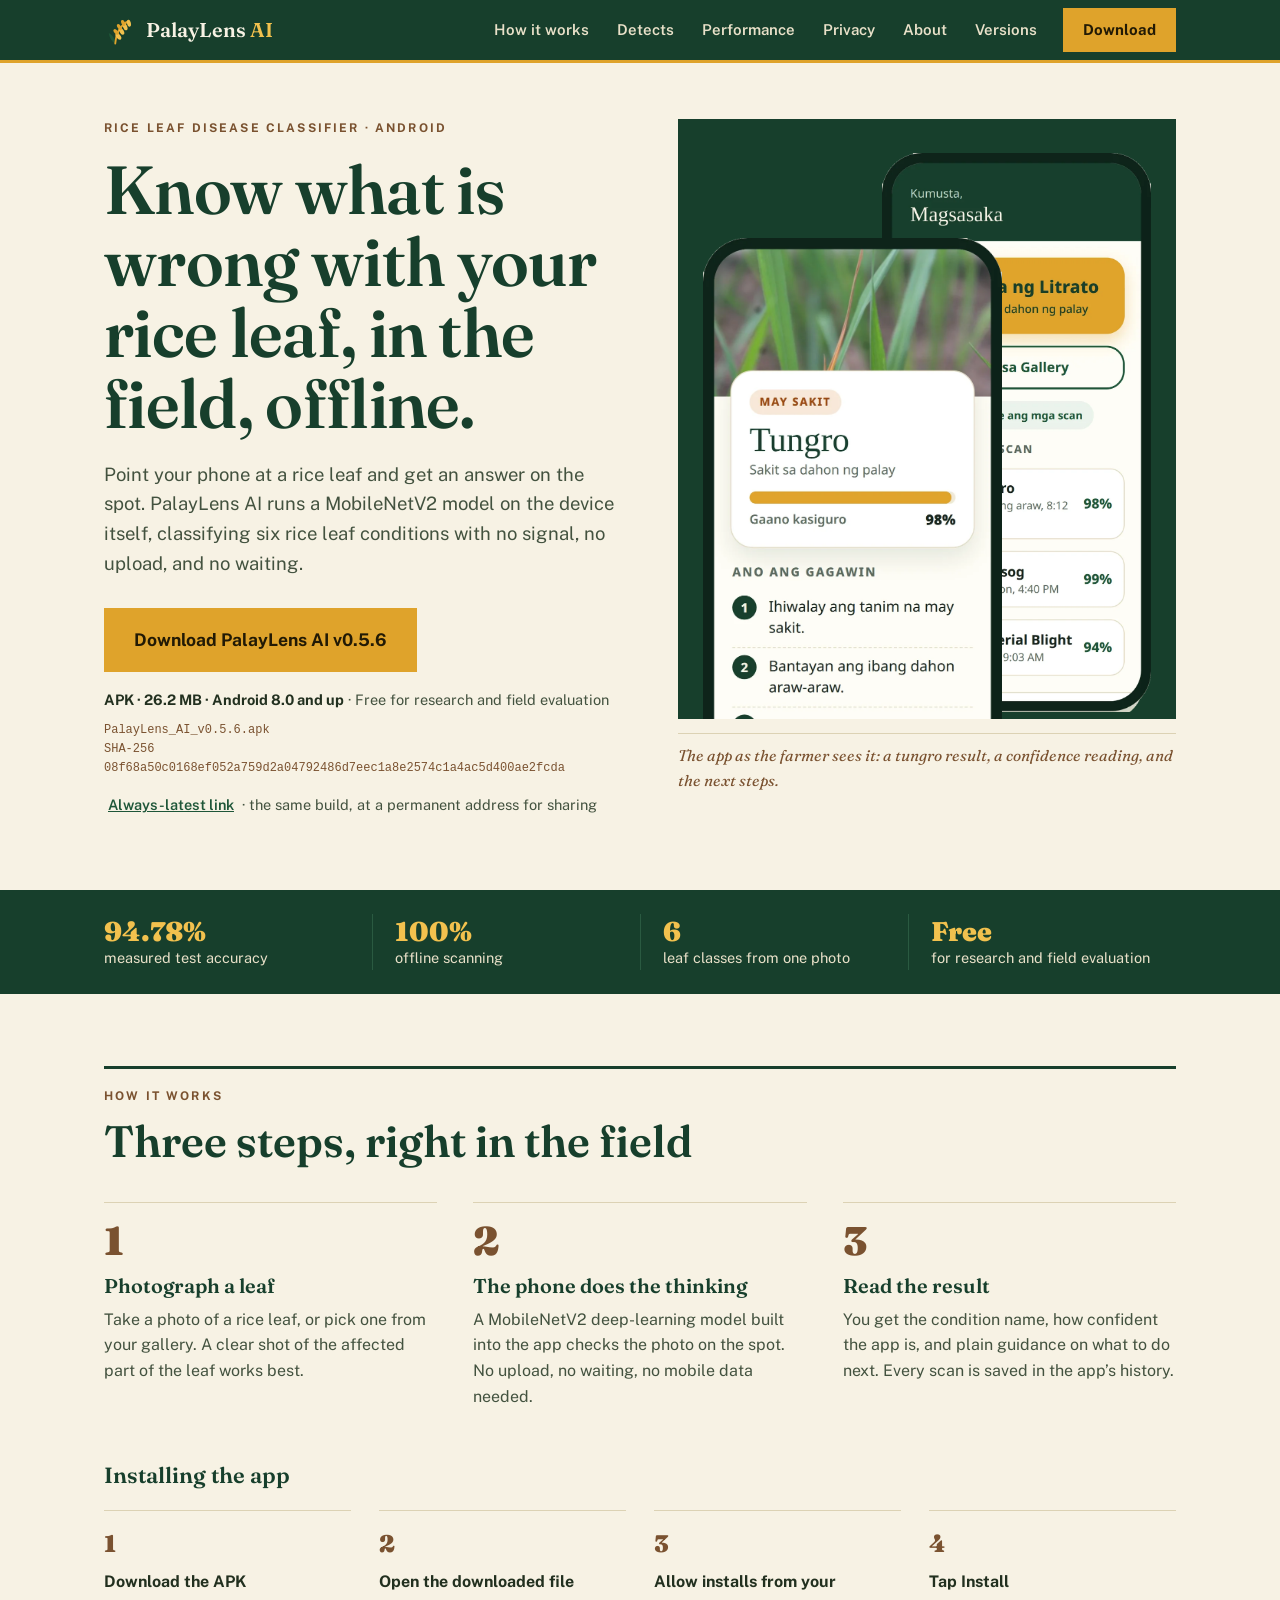
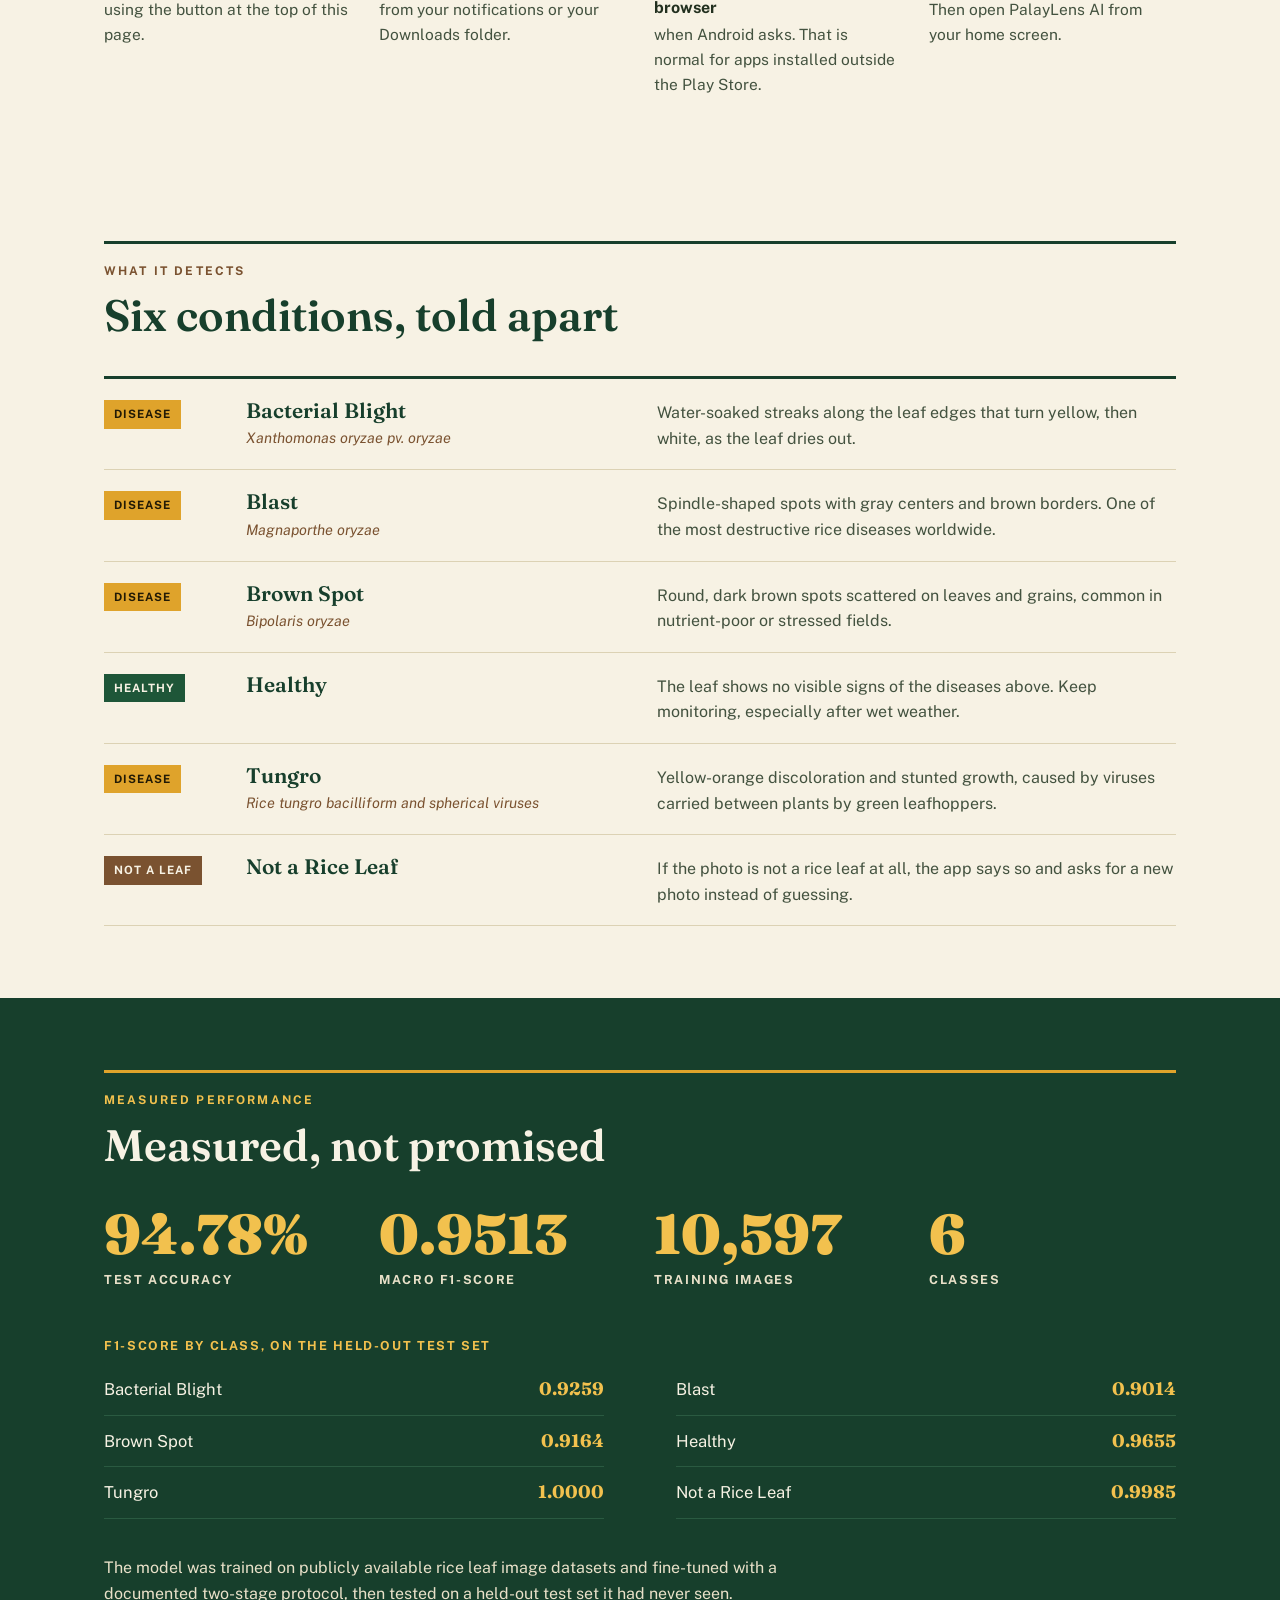
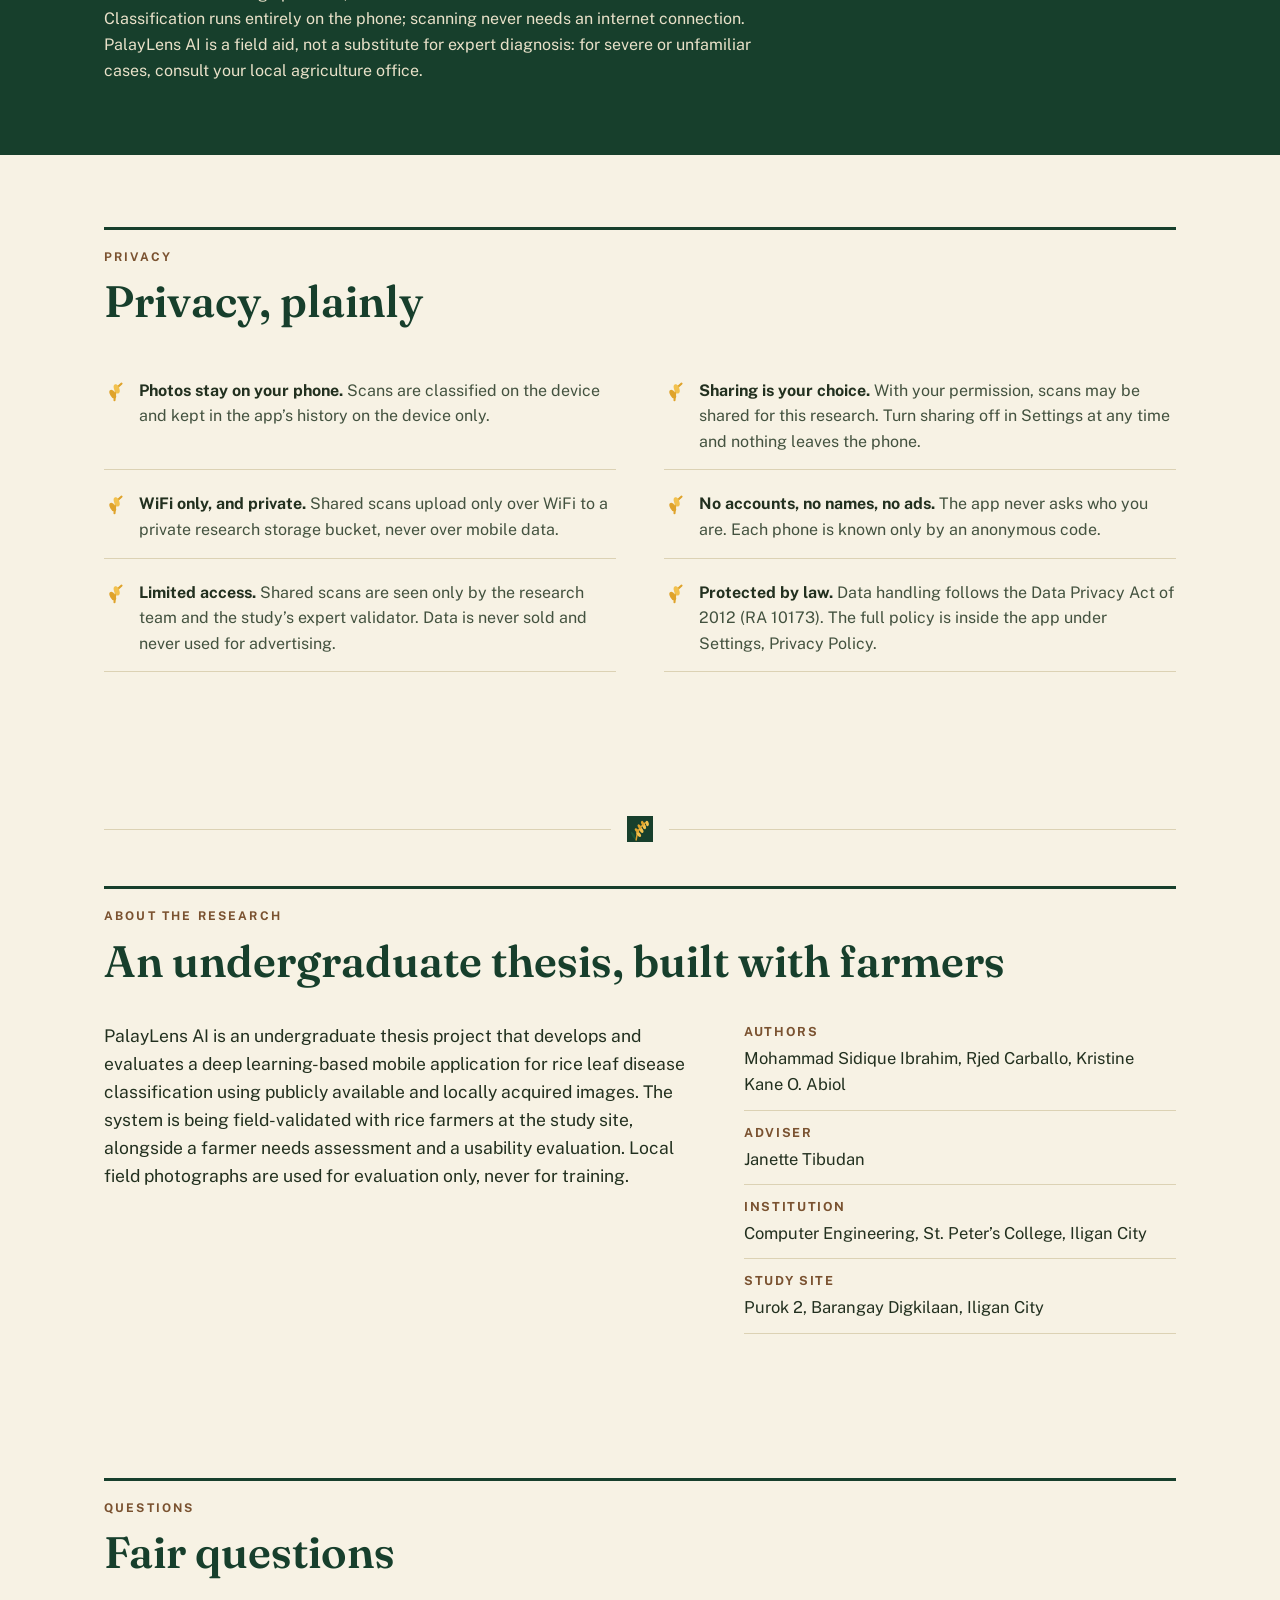
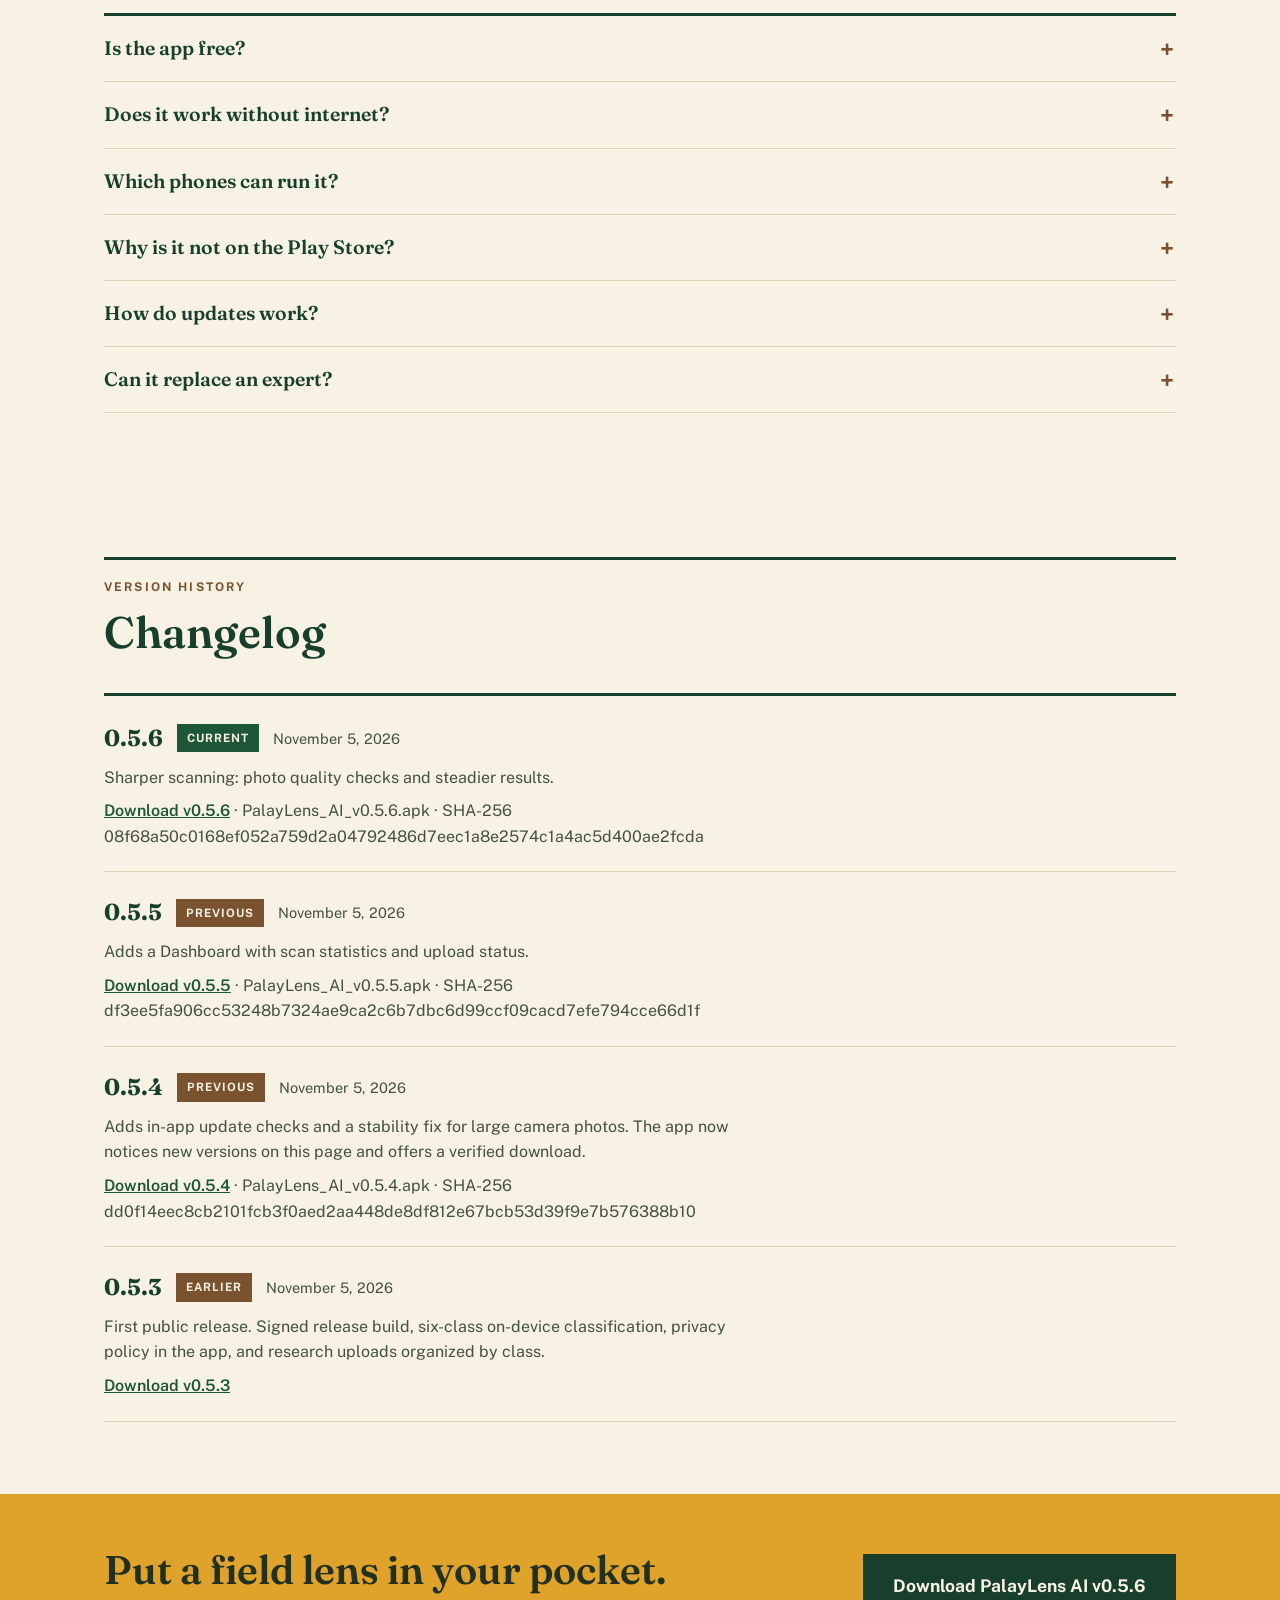
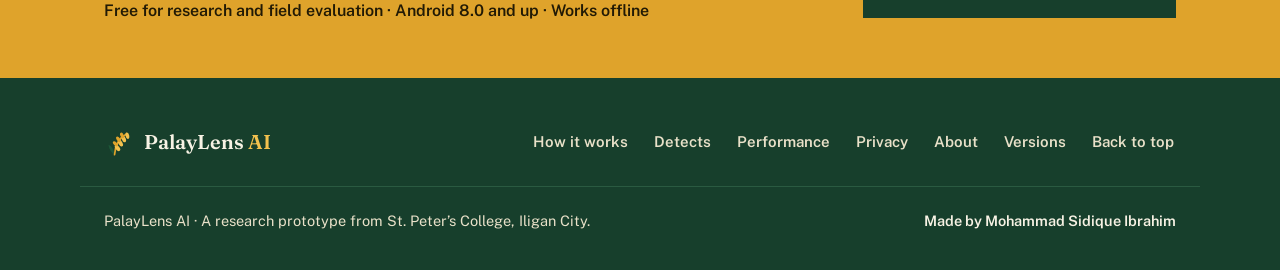
==== commit fd837a62: "Publish v0.5.6: sharper scanning (photo quality checks, steadier results)" ====
--- a/index.html
+++ b/index.html
@@ -49,11 +49,11 @@
       <a href="#about">About</a>
       <a href="#versions">Versions</a>
     </nav>
-    <a class="btn btn-small" href="apk/PalayLens_AI_v0.5.5.apk" download>Download</a>
+    <a class="btn btn-small" href="apk/PalayLens_AI_v0.5.6.apk" download>Download</a>
     <details class="mnav">
       <summary>Menu</summary>
       <nav aria-label="Sections">
-        <a href="apk/PalayLens_AI_v0.5.5.apk" download>Download the app</a>
+        <a href="apk/PalayLens_AI_v0.5.6.apk" download>Download the app</a>
         <a href="#how">How it works</a>
         <a href="#detects">Detects</a>
         <a href="#performance">Performance</a>
@@ -74,9 +74,9 @@
         <h1>Know what is wrong with your rice leaf, in the field, offline.</h1>
         <p class="lede">Point your phone at a rice leaf and get an answer on the spot. PalayLens AI runs a MobileNetV2 model on the device itself, classifying six rice leaf conditions with no signal, no upload, and no waiting.</p>
         <div class="dl">
-          <a class="btn btn-big" href="apk/PalayLens_AI_v0.5.5.apk" download>Download PalayLens AI v0.5.5</a>
+          <a class="btn btn-big" href="apk/PalayLens_AI_v0.5.6.apk" download>Download PalayLens AI v0.5.6</a>
           <p class="spec"><strong>APK · 26.2 MB · Android 8.0 and up</strong> · Free for research and field evaluation</p>
-          <p class="sha">PalayLens_AI_v0.5.5.apk<br>SHA-256 df3ee5fa906cc53248b7324ae9ca2c6b7dbc6d99ccf09cacd7efe794cce66d1f</p>
+          <p class="sha">PalayLens_AI_v0.5.6.apk<br>SHA-256 08f68a50c0168ef052a759d2a04792486d7eec1a8e2574c1a4ac5d400ae2fcda</p>
           <p class="latest"><a href="apk/latest.apk" download>Always-latest link</a> · the same build, at a permanent address for sharing</p>
         </div>
       </div>
@@ -282,7 +282,12 @@
       </div>
       <ul class="versions">
         <li>
-          <div class="v-head"><span class="v">0.5.5</span><span class="tag cur">Current</span><span class="v-date">November 5, 2026</span></div>
+          <div class="v-head"><span class="v">0.5.6</span><span class="tag cur">Current</span><span class="v-date">November 5, 2026</span></div>
+          <p>Sharper scanning: photo quality checks and steadier results.</p>
+          <p class="v-meta"><a href="apk/PalayLens_AI_v0.5.6.apk" download>Download v0.5.6</a> · PalayLens_AI_v0.5.6.apk · SHA-256 08f68a50c0168ef052a759d2a04792486d7eec1a8e2574c1a4ac5d400ae2fcda</p>
+        </li>
+        <li>
+          <div class="v-head"><span class="v">0.5.5</span><span class="tag prev">Previous</span><span class="v-date">November 5, 2026</span></div>
           <p>Adds a Dashboard with scan statistics and upload status.</p>
           <p class="v-meta"><a href="apk/PalayLens_AI_v0.5.5.apk" download>Download v0.5.5</a> · PalayLens_AI_v0.5.5.apk · SHA-256 df3ee5fa906cc53248b7324ae9ca2c6b7dbc6d99ccf09cacd7efe794cce66d1f</p>
         </li>
@@ -306,7 +311,7 @@
         <h2>Put a field lens in your pocket.</h2>
         <p>Free for research and field evaluation · Android 8.0 and up · Works offline</p>
       </div>
-      <a class="btn btn-deep" href="apk/PalayLens_AI_v0.5.5.apk" download>Download PalayLens AI v0.5.5</a>
+      <a class="btn btn-deep" href="apk/PalayLens_AI_v0.5.6.apk" download>Download PalayLens AI v0.5.6</a>
     </div>
   </section>
 
